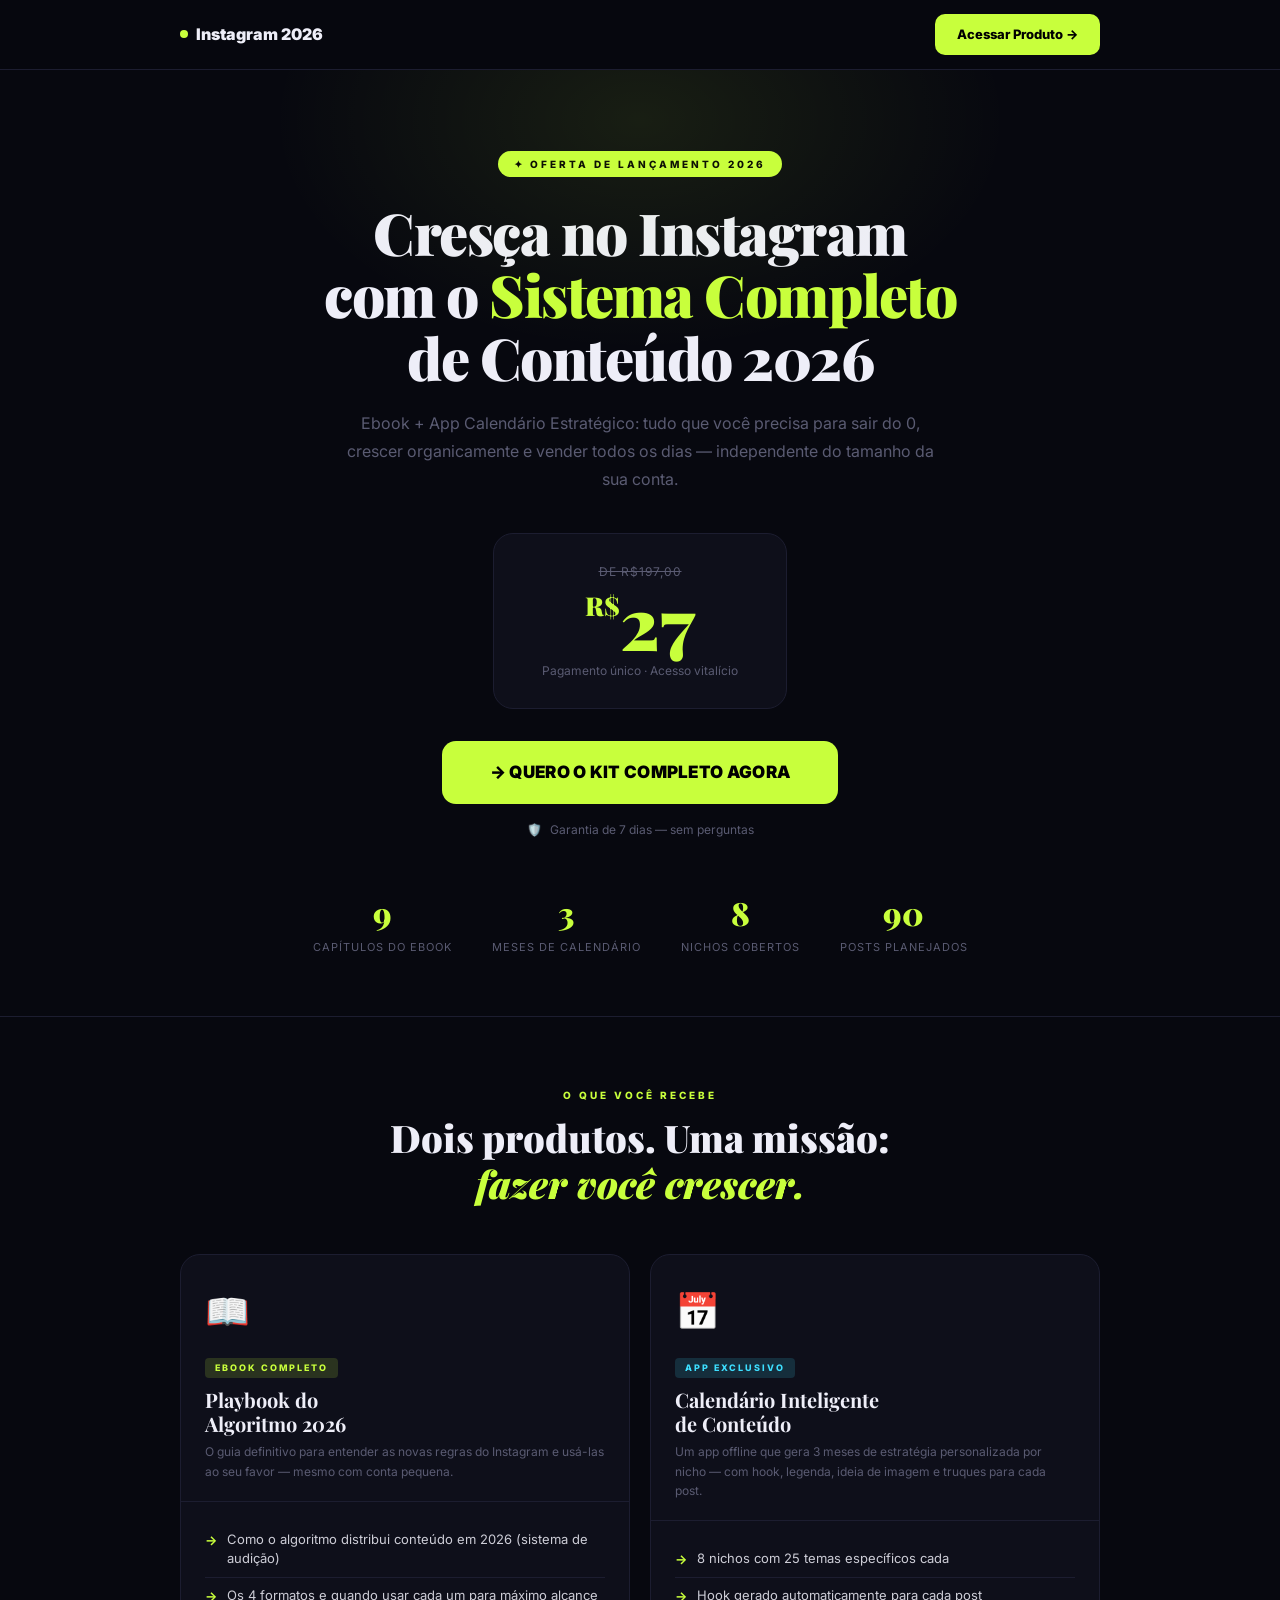
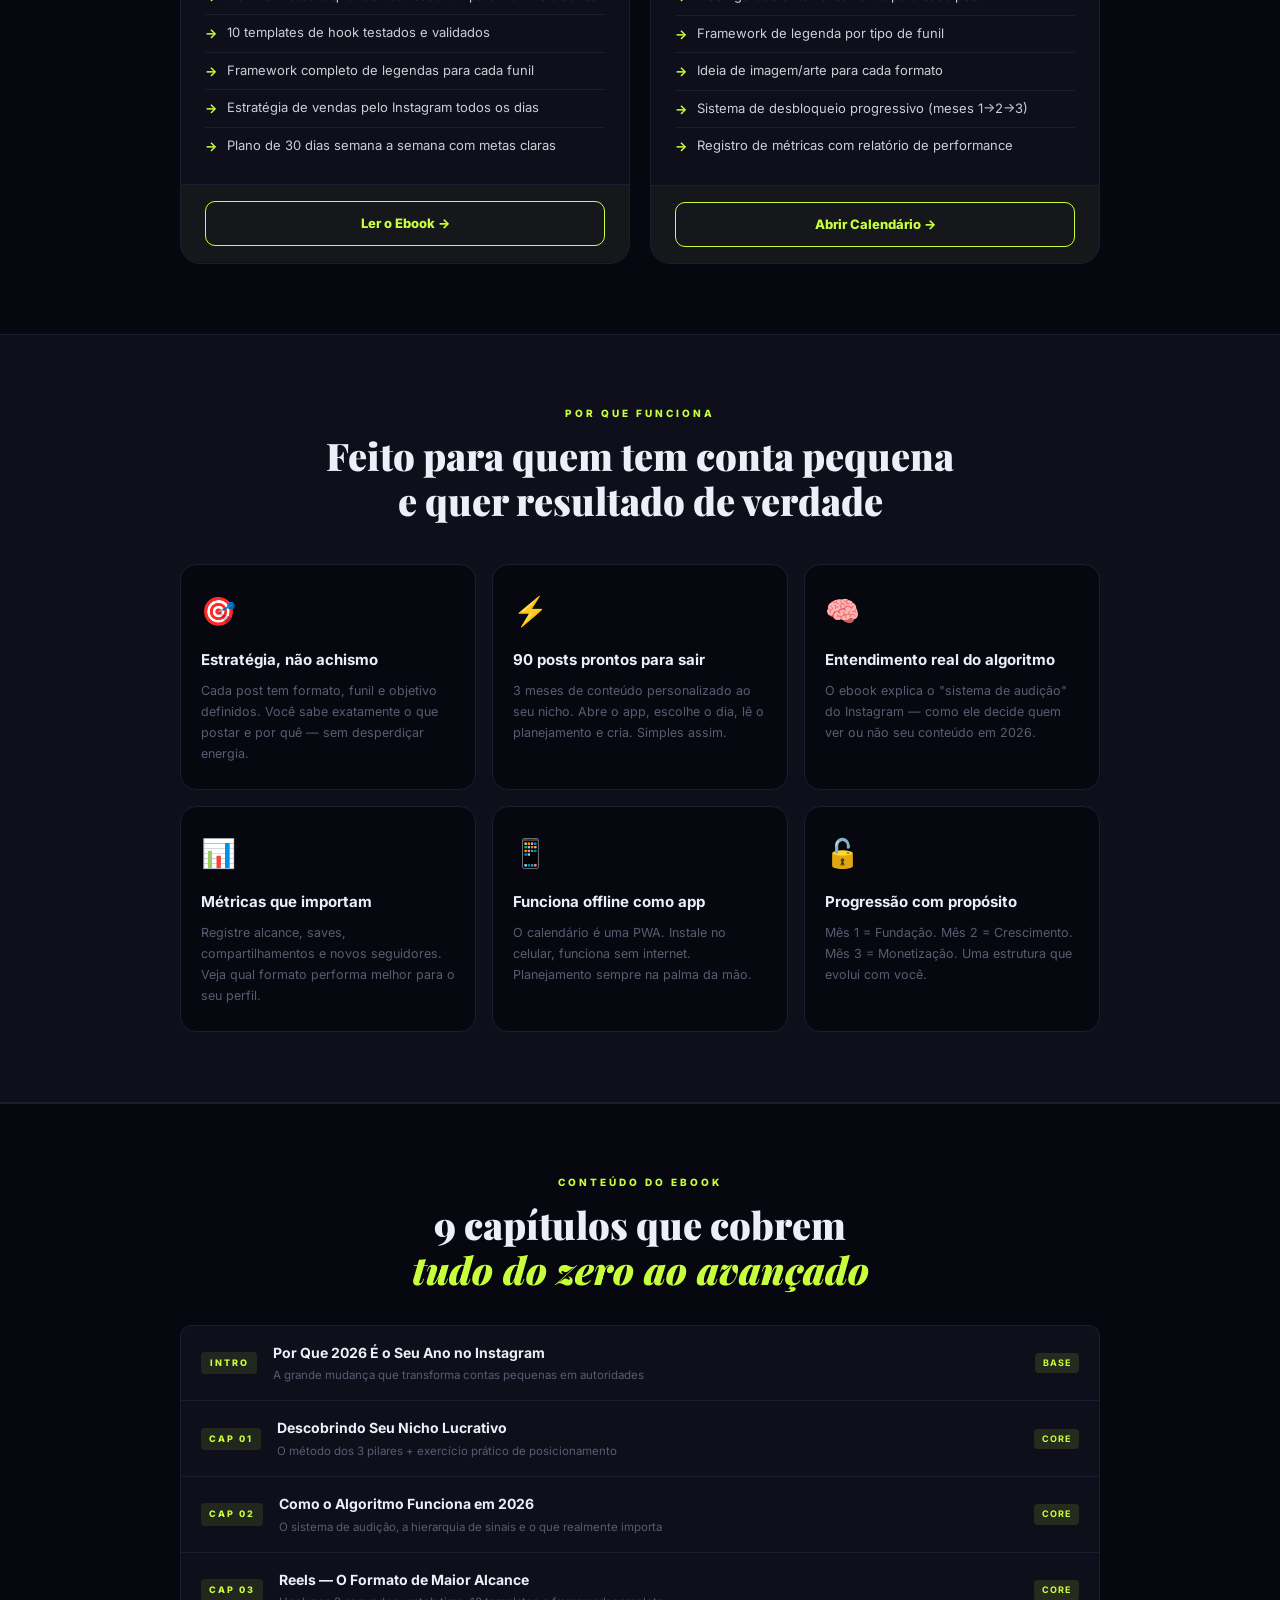
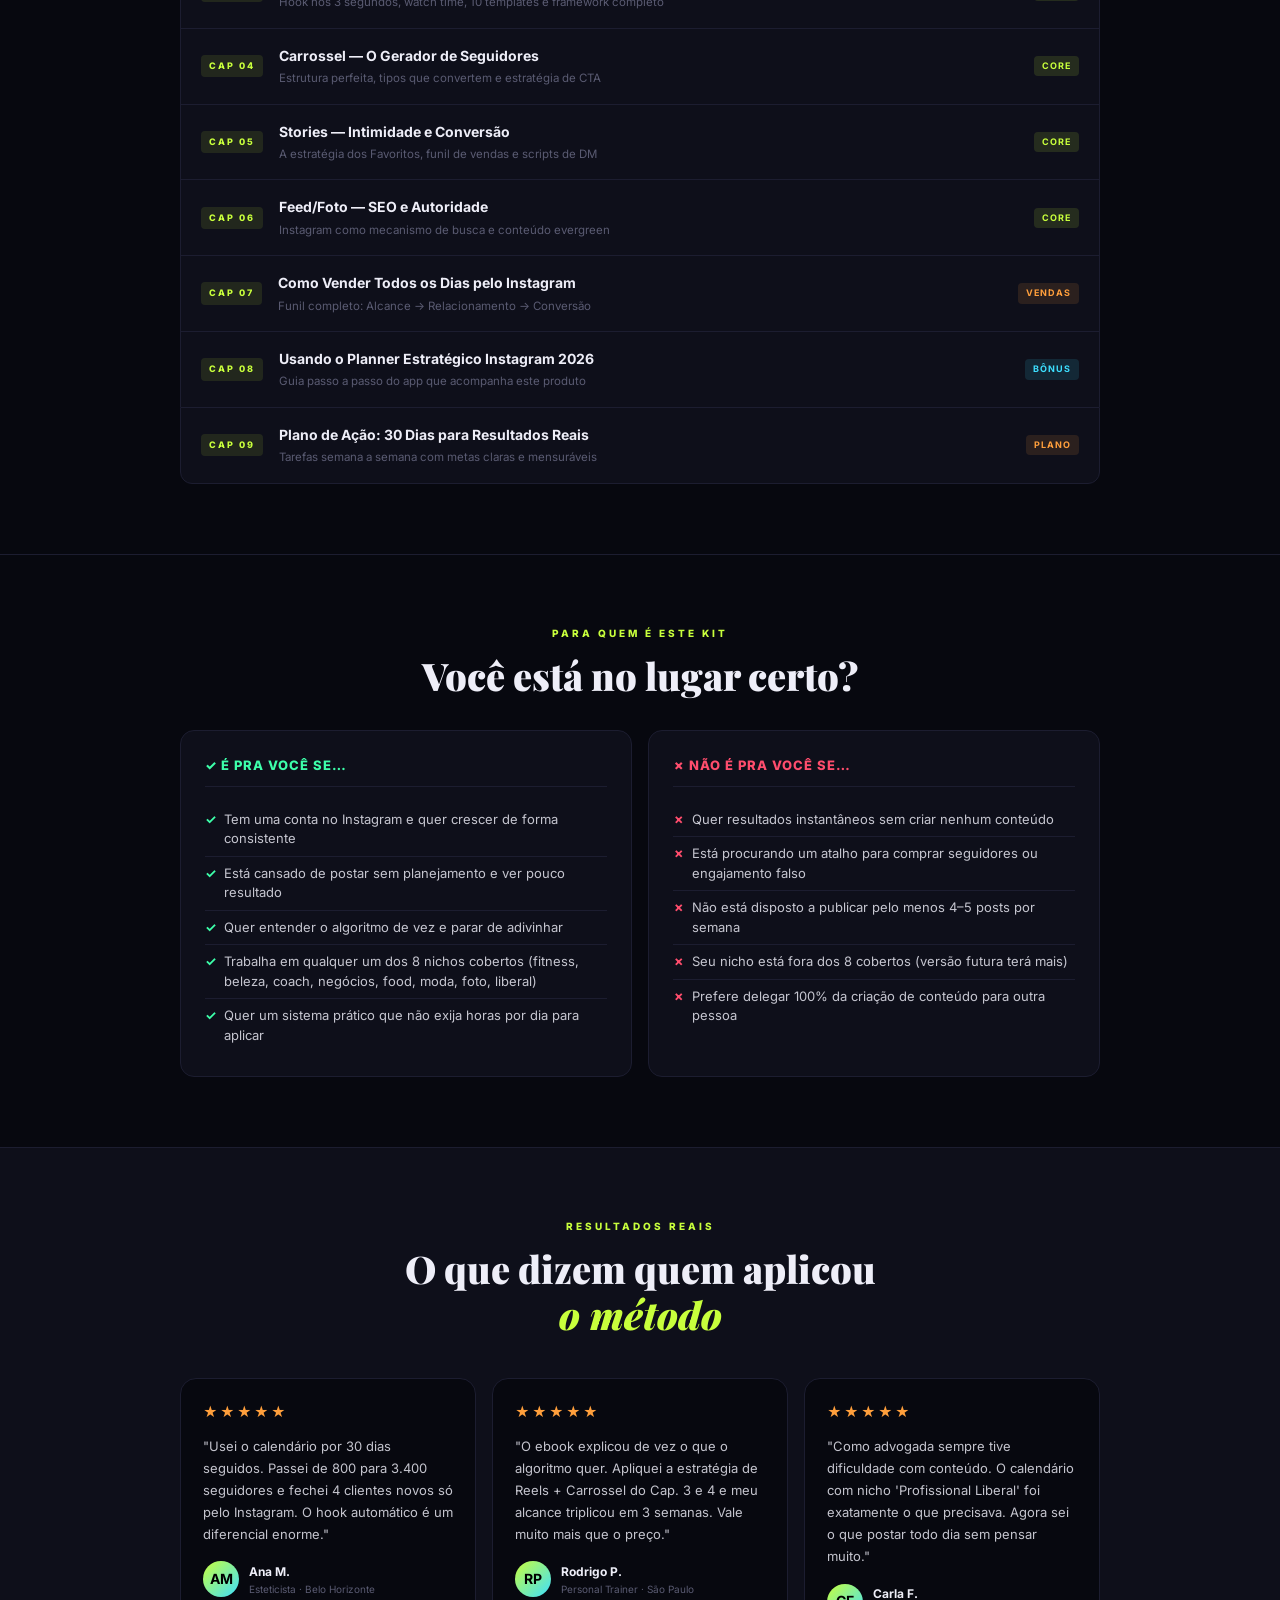
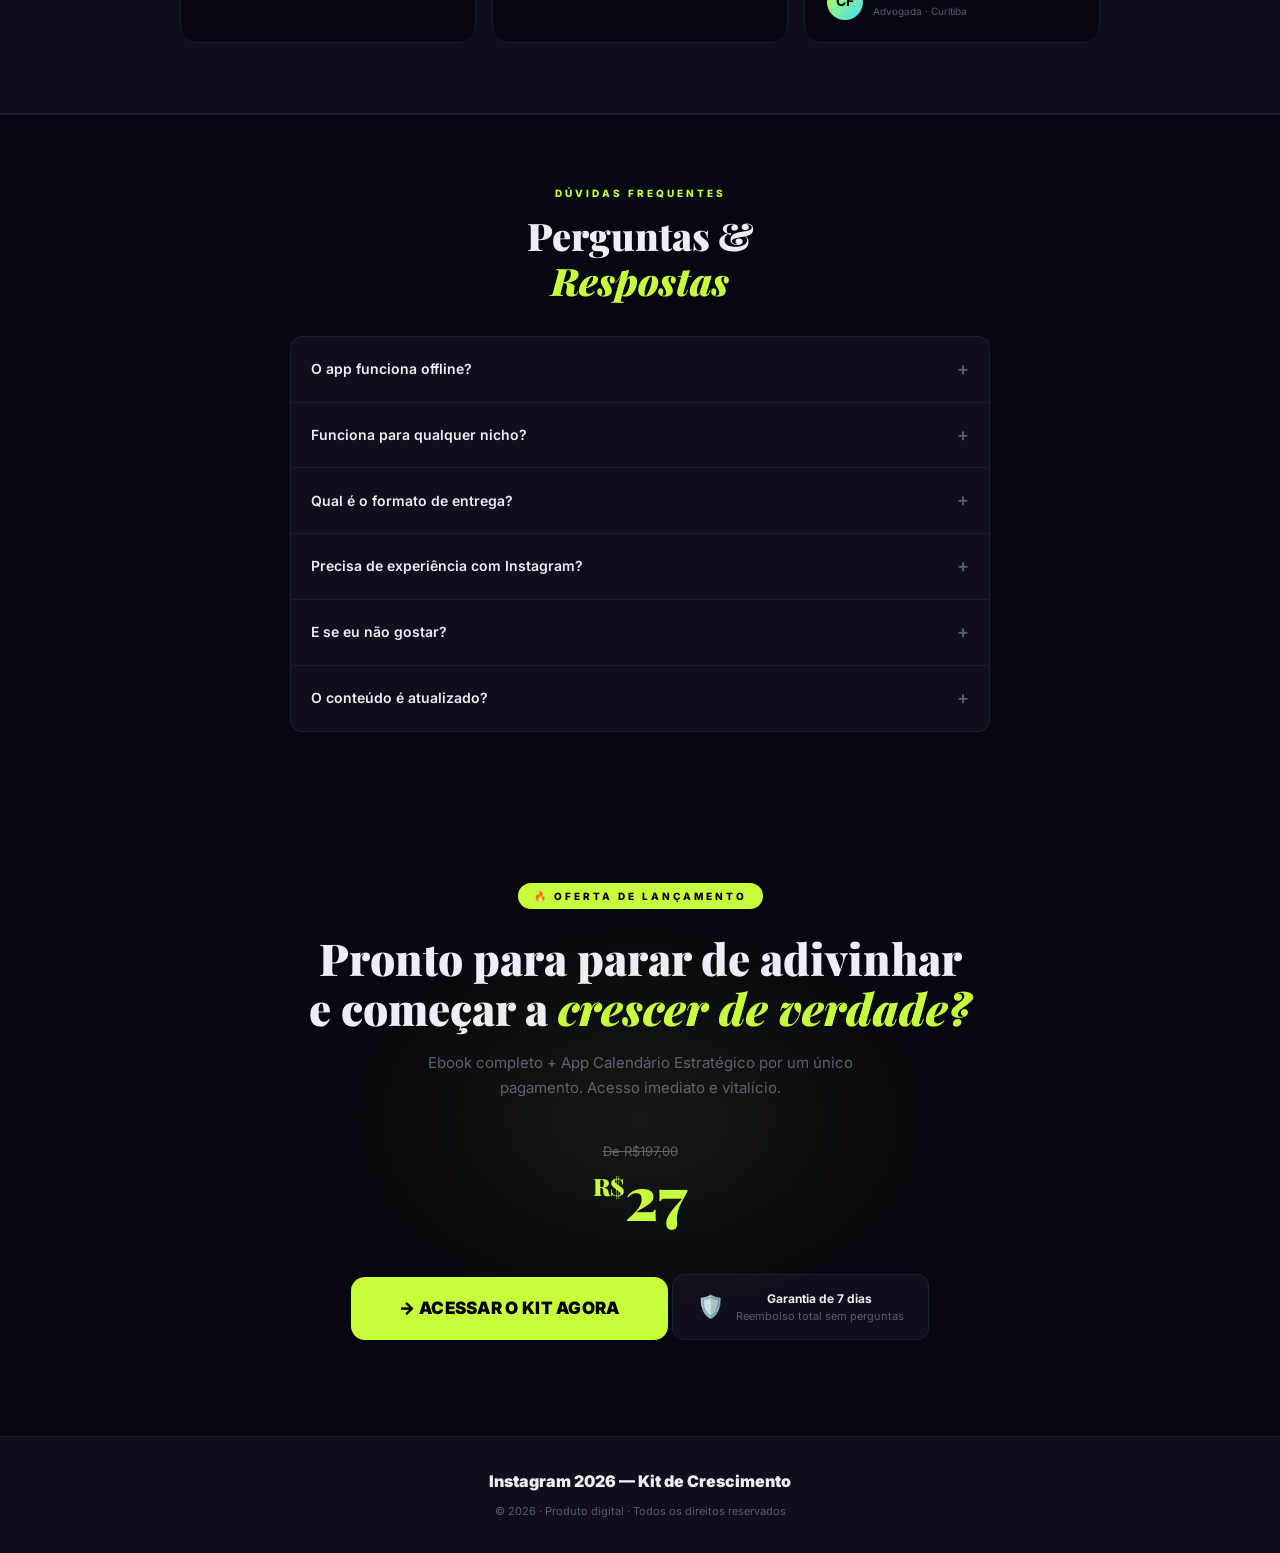
==== landing.html @ eba0c9bd "feat: criar estrutura completa do produto low ticket Instagram 2026 - landing.html: página de vendas" ====
<!DOCTYPE html>
<html lang="pt-BR">
<head>
<meta charset="UTF-8">
<meta name="viewport" content="width=device-width, initial-scale=1.0">
<title>Instagram 2026 — Kit de Crescimento Completo</title>
<meta name="description" content="Ebook + App Calendário: tudo que você precisa para crescer no Instagram em 2026 de forma orgânica e vender todos os dias.">
<meta name="theme-color" content="#07080F">
<link rel="preconnect" href="https://fonts.googleapis.com">
<link href="https://fonts.googleapis.com/css2?family=Inter:wght@400;500;600;700;800;900&family=Playfair+Display:wght@700;900&display=swap" rel="stylesheet">
<style>
*,*::before,*::after{box-sizing:border-box;margin:0;padding:0}
:root{
  --bg:#07080F;--surface:#0E0F1A;--surface2:#141526;--border:#1C1D30;
  --accent:#C8FF3C;--accent2:#FF4D6D;--accent3:#3DDFFF;--accent4:#FF9F3C;
  --text:#EEEEF8;--muted:#5A5B72;--success:#3DFFAA;
}
html{scroll-behavior:smooth}
body{background:var(--bg);color:var(--text);font-family:'Inter',sans-serif;overflow-x:hidden;line-height:1.6}

/* ── UTILS ── */
.container{max-width:960px;margin:0 auto;padding:0 20px}
.accent{color:var(--accent)}
.badge{display:inline-block;background:var(--accent);color:#000;font-size:10px;font-weight:800;letter-spacing:3px;text-transform:uppercase;padding:5px 16px;border-radius:20px}
.badge-outline{display:inline-block;border:1.5px solid var(--border);color:var(--muted);font-size:10px;font-weight:700;letter-spacing:2px;text-transform:uppercase;padding:4px 14px;border-radius:20px}

/* ── NAVBAR ── */
nav{background:rgba(7,8,15,.92);backdrop-filter:blur(12px);border-bottom:1px solid var(--border);position:sticky;top:0;z-index:100;padding:14px 0}
.nav-inner{display:flex;align-items:center;justify-content:space-between;max-width:960px;margin:0 auto;padding:0 20px}
.nav-logo{font-weight:900;font-size:16px;color:var(--text);text-decoration:none;display:flex;align-items:center;gap:8px}
.nav-logo-dot{width:8px;height:8px;background:var(--accent);border-radius:50%;display:inline-block}
.nav-cta{background:var(--accent);color:#000;font-weight:800;font-size:13px;padding:10px 22px;border-radius:10px;text-decoration:none;transition:all .2s}
.nav-cta:hover{background:#d9ff55;transform:translateY(-1px)}

/* ── HERO ── */
.hero{padding:80px 0 60px;text-align:center;position:relative;overflow:hidden}
.hero::before{content:'';position:absolute;top:-200px;left:50%;transform:translateX(-50%);width:800px;height:500px;background:radial-gradient(ellipse,rgba(200,255,60,.09) 0%,transparent 65%);pointer-events:none}
.hero-badge{margin-bottom:24px}
.hero-title{font-family:'Playfair Display',Georgia,serif;font-size:clamp(34px,6vw,58px);font-weight:900;line-height:1.08;letter-spacing:-1.5px;margin-bottom:20px}
.hero-title em{color:var(--accent);font-style:normal}
.hero-sub{font-size:16px;color:var(--muted);max-width:600px;margin:0 auto 40px;line-height:1.75}
.hero-price-box{display:inline-block;background:var(--surface);border:1px solid var(--border);border-radius:20px;padding:28px 48px;margin-bottom:32px}
.price-from{font-size:12px;color:var(--muted);letter-spacing:1px;text-transform:uppercase;margin-bottom:4px;text-decoration:line-through}
.price-main{font-family:'Playfair Display',serif;font-size:clamp(48px,8vw,72px);font-weight:900;color:var(--accent);line-height:1;margin-bottom:4px}
.price-main span{font-size:26px;vertical-align:top;margin-top:8px;display:inline-block}
.price-desc{font-size:12px;color:var(--muted)}
.btn-hero{display:inline-block;background:var(--accent);color:#000;font-weight:900;font-size:17px;padding:18px 48px;border-radius:14px;text-decoration:none;transition:all .25s;letter-spacing:.3px;margin-bottom:16px;cursor:pointer;border:none}
.btn-hero:hover{background:#d9ff55;transform:translateY(-2px);box-shadow:0 10px 40px rgba(200,255,60,.35)}
.hero-guarantee{font-size:12px;color:var(--muted);display:flex;align-items:center;justify-content:center;gap:8px}
.hero-stats{display:flex;justify-content:center;gap:40px;margin-top:48px;flex-wrap:wrap}
.stat-item{text-align:center}
.stat-num{font-family:'Playfair Display',serif;font-size:32px;font-weight:900;color:var(--accent)}
.stat-label{font-size:11px;color:var(--muted);text-transform:uppercase;letter-spacing:1px}

/* ── PRODUCT SHOWCASE ── */
.showcase{padding:70px 0;border-top:1px solid var(--border)}
.section-label{font-size:10px;font-weight:800;letter-spacing:3px;text-transform:uppercase;color:var(--accent);margin-bottom:12px}
.section-title{font-family:'Playfair Display',serif;font-size:clamp(26px,4vw,38px);font-weight:900;line-height:1.2;margin-bottom:16px}
.section-sub{font-size:15px;color:var(--muted);line-height:1.7;margin-bottom:40px}
.product-cards{display:grid;grid-template-columns:1fr 1fr;gap:20px}
.product-card{background:var(--surface);border:1px solid var(--border);border-radius:20px;overflow:hidden;transition:all .25s}
.product-card:hover{border-color:rgba(200,255,60,.3);transform:translateY(-4px);box-shadow:0 16px 48px rgba(0,0,0,.5)}
.product-card-header{padding:28px 24px 20px;border-bottom:1px solid var(--border)}
.product-card-icon{font-size:36px;margin-bottom:12px}
.product-card-badge{display:inline-block;font-size:9px;font-weight:800;letter-spacing:2px;text-transform:uppercase;padding:3px 10px;border-radius:4px;margin-bottom:10px}
.badge-ebook{background:rgba(200,255,60,.15);color:var(--accent)}
.badge-app{background:rgba(61,223,255,.15);color:var(--accent3)}
.product-card-title{font-family:'Playfair Display',serif;font-size:20px;font-weight:700;line-height:1.2;margin-bottom:6px}
.product-card-sub{font-size:12px;color:var(--muted);line-height:1.6}
.product-card-body{padding:20px 24px}
.feature-list{list-style:none}
.feature-list li{display:flex;align-items:flex-start;gap:10px;padding:8px 0;border-bottom:1px solid var(--border);font-size:13px;color:rgba(238,238,248,.85);line-height:1.5}
.feature-list li:last-child{border-bottom:none}
.feature-list li::before{content:'→';color:var(--accent);font-weight:700;flex-shrink:0;margin-top:1px}
.product-card-footer{padding:16px 24px;background:rgba(200,255,60,.03);border-top:1px solid var(--border)}
.product-card-cta{display:block;text-align:center;background:transparent;border:1.5px solid var(--accent);color:var(--accent);font-weight:800;font-size:13px;padding:11px;border-radius:10px;text-decoration:none;transition:all .2s}
.product-card-cta:hover{background:rgba(200,255,60,.1)}

/* ── WHAT YOU GET ── */
.benefits{padding:70px 0;background:var(--surface);border-top:1px solid var(--border);border-bottom:1px solid var(--border)}
.benefits-grid{display:grid;grid-template-columns:repeat(3,1fr);gap:16px;margin-top:40px}
.benefit-item{background:var(--bg);border:1px solid var(--border);border-radius:16px;padding:24px 20px;transition:all .25s}
.benefit-item:hover{border-color:rgba(200,255,60,.25)}
.benefit-icon{font-size:28px;margin-bottom:14px}
.benefit-title{font-size:15px;font-weight:700;margin-bottom:8px}
.benefit-desc{font-size:12.5px;color:var(--muted);line-height:1.7}

/* ── CHAPTERS ── */
.chapters{padding:70px 0;border-top:1px solid var(--border)}
.chapters-list{margin-top:32px;display:flex;flex-direction:column;gap:0}
.chapter-item{display:flex;align-items:center;gap:16px;padding:16px 20px;border:1px solid var(--border);border-bottom:none;background:var(--surface);transition:all .2s}
.chapter-item:first-child{border-radius:12px 12px 0 0}
.chapter-item:last-child{border-bottom:1px solid var(--border);border-radius:0 0 12px 12px}
.chapter-item:hover{background:rgba(200,255,60,.03);border-color:rgba(200,255,60,.2)}
.chapter-num{font-size:9px;font-weight:800;letter-spacing:2px;text-transform:uppercase;color:var(--accent);min-width:56px;background:rgba(200,255,60,.1);padding:4px 8px;border-radius:4px;text-align:center}
.chapter-info{flex:1}
.chapter-title-item{font-size:14px;font-weight:700;margin-bottom:2px}
.chapter-sub-item{font-size:11.5px;color:var(--muted)}
.chapter-tag{font-size:9px;font-weight:700;letter-spacing:1px;text-transform:uppercase;padding:3px 8px;border-radius:4px}
.tag-core{background:rgba(200,255,60,.12);color:var(--accent)}
.tag-bonus{background:rgba(61,223,255,.12);color:var(--accent3)}
.tag-action{background:rgba(255,159,60,.12);color:var(--accent4)}

/* ── WHO IS IT FOR ── */
.for-who{padding:70px 0;border-top:1px solid var(--border)}
.for-grid{display:grid;grid-template-columns:1fr 1fr;gap:16px;margin-top:32px}
.for-card{background:var(--surface);border:1px solid var(--border);border-radius:14px;padding:24px}
.for-card-title{font-size:13px;font-weight:800;letter-spacing:1px;text-transform:uppercase;margin-bottom:16px;padding-bottom:10px;border-bottom:1px solid var(--border)}
.for-card-yes .for-card-title{color:var(--success)}
.for-card-no .for-card-title{color:var(--accent2)}
.for-list{list-style:none}
.for-list li{display:flex;gap:8px;align-items:flex-start;padding:7px 0;font-size:13px;color:rgba(238,238,248,.82);border-bottom:1px solid var(--border);line-height:1.5}
.for-list li:last-child{border-bottom:none}
.for-yes::before{content:'✓';color:var(--success);font-weight:700;flex-shrink:0}
.for-no::before{content:'✗';color:var(--accent2);font-weight:700;flex-shrink:0}

/* ── SOCIAL PROOF ── */
.proof{padding:70px 0;background:var(--surface);border-top:1px solid var(--border);border-bottom:1px solid var(--border)}
.testimonials{display:grid;grid-template-columns:repeat(3,1fr);gap:16px;margin-top:40px}
.testimonial{background:var(--bg);border:1px solid var(--border);border-radius:16px;padding:22px}
.t-stars{color:var(--accent4);font-size:14px;margin-bottom:12px;letter-spacing:2px}
.t-text{font-size:13px;color:rgba(238,238,248,.82);line-height:1.7;margin-bottom:16px}
.t-author{display:flex;align-items:center;gap:10px}
.t-avatar{width:36px;height:36px;border-radius:50%;background:linear-gradient(135deg,var(--accent),var(--accent3));display:flex;align-items:center;justify-content:center;font-size:14px;font-weight:700;color:#000;flex-shrink:0}
.t-name{font-size:12px;font-weight:700}
.t-niche{font-size:10px;color:var(--muted)}

/* ── FAQ ── */
.faq{padding:70px 0;border-top:1px solid var(--border)}
.faq-list{margin-top:32px;max-width:700px;margin-left:auto;margin-right:auto}
.faq-item{border:1px solid var(--border);border-bottom:none;background:var(--surface);overflow:hidden;cursor:pointer;transition:all .2s}
.faq-item:first-child{border-radius:12px 12px 0 0}
.faq-item:last-child{border-bottom:1px solid var(--border);border-radius:0 0 12px 12px}
.faq-item.open{border-color:rgba(200,255,60,.3)}
.faq-question{display:flex;justify-content:space-between;align-items:center;padding:18px 20px;font-size:14px;font-weight:600}
.faq-icon{color:var(--muted);font-size:18px;transition:transform .3s;flex-shrink:0}
.faq-item.open .faq-icon{transform:rotate(45deg);color:var(--accent)}
.faq-answer{max-height:0;overflow:hidden;transition:max-height .35s ease,padding .35s}
.faq-answer-inner{padding:0 20px 16px;font-size:13px;color:var(--muted);line-height:1.7}
.faq-item.open .faq-answer{max-height:300px}

/* ── FINAL CTA ── */
.final-cta{padding:80px 0;text-align:center;position:relative;overflow:hidden}
.final-cta::before{content:'';position:absolute;top:50%;left:50%;transform:translate(-50%,-50%);width:600px;height:400px;background:radial-gradient(ellipse,rgba(200,255,60,.07) 0%,transparent 70%);pointer-events:none}
.final-cta-title{font-family:'Playfair Display',serif;font-size:clamp(28px,5vw,44px);font-weight:900;line-height:1.15;margin-bottom:16px}
.final-cta-sub{font-size:15px;color:var(--muted);max-width:500px;margin:0 auto 40px;line-height:1.7}
.guarantee-box{display:inline-flex;align-items:center;gap:12px;background:var(--surface);border:1px solid var(--border);border-radius:12px;padding:14px 24px;margin-top:24px;font-size:13px;color:var(--muted)}
.guarantee-icon{font-size:22px}

/* ── FOOTER ── */
footer{background:var(--surface);border-top:1px solid var(--border);padding:32px 0;text-align:center}
.footer-logo{font-weight:900;font-size:16px;margin-bottom:8px}
.footer-copy{font-size:11px;color:var(--muted)}

/* ── RESPONSIVE ── */
@media(max-width:640px){
  .product-cards,.benefits-grid,.for-grid,.testimonials{grid-template-columns:1fr}
  .hero-stats{gap:24px}
  .price-main{font-size:48px}
  nav .nav-cta{display:none}
}
@media(max-width:480px){
  .chapter-item{flex-wrap:wrap;gap:8px}
  .chapter-tag{display:none}
}
</style>
</head>
<body>

<!-- NAVBAR -->
<nav>
  <div class="nav-inner">
    <a class="nav-logo" href="#">
      <span class="nav-logo-dot"></span>
      Instagram 2026
    </a>
    <a class="nav-cta" href="produto/index.html">Acessar Produto →</a>
  </div>
</nav>

<!-- HERO -->
<section class="hero">
  <div class="container">
    <div class="hero-badge">
      <span class="badge">✦ Oferta de Lançamento 2026</span>
    </div>
    <h1 class="hero-title">
      Cresça no Instagram<br>com o <em>Sistema Completo</em><br>de Conteúdo 2026
    </h1>
    <p class="hero-sub">
      Ebook + App Calendário Estratégico: tudo que você precisa para sair do 0, crescer organicamente e vender todos os dias — independente do tamanho da sua conta.
    </p>
    <div class="hero-price-box">
      <div class="price-from">De R$197,00</div>
      <div class="price-main"><span>R$</span>27</div>
      <div class="price-desc">Pagamento único · Acesso vitalício</div>
    </div>
    <br>
    <a href="produto/index.html" class="btn-hero">→ QUERO O KIT COMPLETO AGORA</a>
    <div class="hero-guarantee">
      <span>🛡️</span>
      <span>Garantia de 7 dias — sem perguntas</span>
    </div>
    <div class="hero-stats">
      <div class="stat-item">
        <div class="stat-num">9</div>
        <div class="stat-label">Capítulos do Ebook</div>
      </div>
      <div class="stat-item">
        <div class="stat-num">3</div>
        <div class="stat-label">Meses de Calendário</div>
      </div>
      <div class="stat-item">
        <div class="stat-num">8</div>
        <div class="stat-label">Nichos Cobertos</div>
      </div>
      <div class="stat-item">
        <div class="stat-num">90</div>
        <div class="stat-label">Posts Planejados</div>
      </div>
    </div>
  </div>
</section>

<!-- PRODUCT SHOWCASE -->
<section class="showcase">
  <div class="container">
    <div style="text-align:center;margin-bottom:48px">
      <div class="section-label">O que você recebe</div>
      <h2 class="section-title">Dois produtos. Uma missão:<br><em class="accent">fazer você crescer.</em></h2>
    </div>
    <div class="product-cards">

      <div class="product-card">
        <div class="product-card-header">
          <div class="product-card-icon">📖</div>
          <div class="product-card-badge badge-ebook">Ebook Completo</div>
          <div class="product-card-title">Playbook do<br>Algoritmo 2026</div>
          <div class="product-card-sub">O guia definitivo para entender as novas regras do Instagram e usá-las ao seu favor — mesmo com conta pequena.</div>
        </div>
        <div class="product-card-body">
          <ul class="feature-list">
            <li>Como o algoritmo distribui conteúdo em 2026 (sistema de audição)</li>
            <li>Os 4 formatos e quando usar cada um para máximo alcance</li>
            <li>10 templates de hook testados e validados</li>
            <li>Framework completo de legendas para cada funil</li>
            <li>Estratégia de vendas pelo Instagram todos os dias</li>
            <li>Plano de 30 dias semana a semana com metas claras</li>
          </ul>
        </div>
        <div class="product-card-footer">
          <a href="produto/ebook.html" class="product-card-cta">Ler o Ebook →</a>
        </div>
      </div>

      <div class="product-card">
        <div class="product-card-header">
          <div class="product-card-icon">📅</div>
          <div class="product-card-badge badge-app">App Exclusivo</div>
          <div class="product-card-title">Calendário Inteligente<br>de Conteúdo</div>
          <div class="product-card-sub">Um app offline que gera 3 meses de estratégia personalizada por nicho — com hook, legenda, ideia de imagem e truques para cada post.</div>
        </div>
        <div class="product-card-body">
          <ul class="feature-list">
            <li>8 nichos com 25 temas específicos cada</li>
            <li>Hook gerado automaticamente para cada post</li>
            <li>Framework de legenda por tipo de funil</li>
            <li>Ideia de imagem/arte para cada formato</li>
            <li>Sistema de desbloqueio progressivo (meses 1→2→3)</li>
            <li>Registro de métricas com relatório de performance</li>
          </ul>
        </div>
        <div class="product-card-footer">
          <a href="produto/calendario.html" class="product-card-cta">Abrir Calendário →</a>
        </div>
      </div>

    </div>
  </div>
</section>

<!-- BENEFITS -->
<section class="benefits">
  <div class="container">
    <div style="text-align:center">
      <div class="section-label">Por que funciona</div>
      <h2 class="section-title">Feito para quem tem conta pequena<br>e quer resultado de verdade</h2>
    </div>
    <div class="benefits-grid">
      <div class="benefit-item">
        <div class="benefit-icon">🎯</div>
        <div class="benefit-title">Estratégia, não achismo</div>
        <div class="benefit-desc">Cada post tem formato, funil e objetivo definidos. Você sabe exatamente o que postar e por quê — sem desperdiçar energia.</div>
      </div>
      <div class="benefit-item">
        <div class="benefit-icon">⚡</div>
        <div class="benefit-title">90 posts prontos para sair</div>
        <div class="benefit-desc">3 meses de conteúdo personalizado ao seu nicho. Abre o app, escolhe o dia, lê o planejamento e cria. Simples assim.</div>
      </div>
      <div class="benefit-item">
        <div class="benefit-icon">🧠</div>
        <div class="benefit-title">Entendimento real do algoritmo</div>
        <div class="benefit-desc">O ebook explica o "sistema de audição" do Instagram — como ele decide quem ver ou não seu conteúdo em 2026.</div>
      </div>
      <div class="benefit-item">
        <div class="benefit-icon">📊</div>
        <div class="benefit-title">Métricas que importam</div>
        <div class="benefit-desc">Registre alcance, saves, compartilhamentos e novos seguidores. Veja qual formato performa melhor para o seu perfil.</div>
      </div>
      <div class="benefit-item">
        <div class="benefit-icon">📱</div>
        <div class="benefit-title">Funciona offline como app</div>
        <div class="benefit-desc">O calendário é uma PWA. Instale no celular, funciona sem internet. Planejamento sempre na palma da mão.</div>
      </div>
      <div class="benefit-item">
        <div class="benefit-icon">🔓</div>
        <div class="benefit-title">Progressão com propósito</div>
        <div class="benefit-desc">Mês 1 = Fundação. Mês 2 = Crescimento. Mês 3 = Monetização. Uma estrutura que evolui com você.</div>
      </div>
    </div>
  </div>
</section>

<!-- CHAPTERS -->
<section class="chapters">
  <div class="container">
    <div style="text-align:center;margin-bottom:16px">
      <div class="section-label">Conteúdo do Ebook</div>
      <h2 class="section-title">9 capítulos que cobrem<br><em class="accent">tudo do zero ao avançado</em></h2>
    </div>
    <div class="chapters-list">
      <div class="chapter-item">
        <span class="chapter-num">INTRO</span>
        <div class="chapter-info">
          <div class="chapter-title-item">Por Que 2026 É o Seu Ano no Instagram</div>
          <div class="chapter-sub-item">A grande mudança que transforma contas pequenas em autoridades</div>
        </div>
        <span class="chapter-tag tag-core">Base</span>
      </div>
      <div class="chapter-item">
        <span class="chapter-num">CAP 01</span>
        <div class="chapter-info">
          <div class="chapter-title-item">Descobrindo Seu Nicho Lucrativo</div>
          <div class="chapter-sub-item">O método dos 3 pilares + exercício prático de posicionamento</div>
        </div>
        <span class="chapter-tag tag-core">Core</span>
      </div>
      <div class="chapter-item">
        <span class="chapter-num">CAP 02</span>
        <div class="chapter-info">
          <div class="chapter-title-item">Como o Algoritmo Funciona em 2026</div>
          <div class="chapter-sub-item">O sistema de audição, a hierarquia de sinais e o que realmente importa</div>
        </div>
        <span class="chapter-tag tag-core">Core</span>
      </div>
      <div class="chapter-item">
        <span class="chapter-num">CAP 03</span>
        <div class="chapter-info">
          <div class="chapter-title-item">Reels — O Formato de Maior Alcance</div>
          <div class="chapter-sub-item">Hook nos 3 segundos, watch time, 10 templates e framework completo</div>
        </div>
        <span class="chapter-tag tag-core">Core</span>
      </div>
      <div class="chapter-item">
        <span class="chapter-num">CAP 04</span>
        <div class="chapter-info">
          <div class="chapter-title-item">Carrossel — O Gerador de Seguidores</div>
          <div class="chapter-sub-item">Estrutura perfeita, tipos que convertem e estratégia de CTA</div>
        </div>
        <span class="chapter-tag tag-core">Core</span>
      </div>
      <div class="chapter-item">
        <span class="chapter-num">CAP 05</span>
        <div class="chapter-info">
          <div class="chapter-title-item">Stories — Intimidade e Conversão</div>
          <div class="chapter-sub-item">A estratégia dos Favoritos, funil de vendas e scripts de DM</div>
        </div>
        <span class="chapter-tag tag-core">Core</span>
      </div>
      <div class="chapter-item">
        <span class="chapter-num">CAP 06</span>
        <div class="chapter-info">
          <div class="chapter-title-item">Feed/Foto — SEO e Autoridade</div>
          <div class="chapter-sub-item">Instagram como mecanismo de busca e conteúdo evergreen</div>
        </div>
        <span class="chapter-tag tag-core">Core</span>
      </div>
      <div class="chapter-item">
        <span class="chapter-num">CAP 07</span>
        <div class="chapter-info">
          <div class="chapter-title-item">Como Vender Todos os Dias pelo Instagram</div>
          <div class="chapter-sub-item">Funil completo: Alcance → Relacionamento → Conversão</div>
        </div>
        <span class="chapter-tag tag-action">Vendas</span>
      </div>
      <div class="chapter-item">
        <span class="chapter-num">CAP 08</span>
        <div class="chapter-info">
          <div class="chapter-title-item">Usando o Planner Estratégico Instagram 2026</div>
          <div class="chapter-sub-item">Guia passo a passo do app que acompanha este produto</div>
        </div>
        <span class="chapter-tag tag-bonus">Bônus</span>
      </div>
      <div class="chapter-item">
        <span class="chapter-num">CAP 09</span>
        <div class="chapter-info">
          <div class="chapter-title-item">Plano de Ação: 30 Dias para Resultados Reais</div>
          <div class="chapter-sub-item">Tarefas semana a semana com metas claras e mensuráveis</div>
        </div>
        <span class="chapter-tag tag-action">Plano</span>
      </div>
    </div>
  </div>
</section>

<!-- FOR WHO -->
<section class="for-who">
  <div class="container">
    <div style="text-align:center;margin-bottom:0">
      <div class="section-label">Para quem é este kit</div>
      <h2 class="section-title" style="margin-bottom:32px">Você está no lugar certo?</h2>
    </div>
    <div class="for-grid">
      <div class="for-card for-card-yes">
        <div class="for-card-title">✓ É pra você se…</div>
        <ul class="for-list">
          <li class="for-yes">Tem uma conta no Instagram e quer crescer de forma consistente</li>
          <li class="for-yes">Está cansado de postar sem planejamento e ver pouco resultado</li>
          <li class="for-yes">Quer entender o algoritmo de vez e parar de adivinhar</li>
          <li class="for-yes">Trabalha em qualquer um dos 8 nichos cobertos (fitness, beleza, coach, negócios, food, moda, foto, liberal)</li>
          <li class="for-yes">Quer um sistema prático que não exija horas por dia para aplicar</li>
        </ul>
      </div>
      <div class="for-card for-card-no">
        <div class="for-card-title">✗ Não é pra você se…</div>
        <ul class="for-list">
          <li class="for-no">Quer resultados instantâneos sem criar nenhum conteúdo</li>
          <li class="for-no">Está procurando um atalho para comprar seguidores ou engajamento falso</li>
          <li class="for-no">Não está disposto a publicar pelo menos 4–5 posts por semana</li>
          <li class="for-no">Seu nicho está fora dos 8 cobertos (versão futura terá mais)</li>
          <li class="for-no">Prefere delegar 100% da criação de conteúdo para outra pessoa</li>
        </ul>
      </div>
    </div>
  </div>
</section>

<!-- SOCIAL PROOF -->
<section class="proof">
  <div class="container">
    <div style="text-align:center">
      <div class="section-label">Resultados reais</div>
      <h2 class="section-title">O que dizem quem aplicou<br><em class="accent">o método</em></h2>
    </div>
    <div class="testimonials">
      <div class="testimonial">
        <div class="t-stars">★★★★★</div>
        <div class="t-text">"Usei o calendário por 30 dias seguidos. Passei de 800 para 3.400 seguidores e fechei 4 clientes novos só pelo Instagram. O hook automático é um diferencial enorme."</div>
        <div class="t-author">
          <div class="t-avatar">AM</div>
          <div>
            <div class="t-name">Ana M.</div>
            <div class="t-niche">Esteticista · Belo Horizonte</div>
          </div>
        </div>
      </div>
      <div class="testimonial">
        <div class="t-stars">★★★★★</div>
        <div class="t-text">"O ebook explicou de vez o que o algoritmo quer. Apliquei a estratégia de Reels + Carrossel do Cap. 3 e 4 e meu alcance triplicou em 3 semanas. Vale muito mais que o preço."</div>
        <div class="t-author">
          <div class="t-avatar">RP</div>
          <div>
            <div class="t-name">Rodrigo P.</div>
            <div class="t-niche">Personal Trainer · São Paulo</div>
          </div>
        </div>
      </div>
      <div class="testimonial">
        <div class="t-stars">★★★★★</div>
        <div class="t-text">"Como advogada sempre tive dificuldade com conteúdo. O calendário com nicho 'Profissional Liberal' foi exatamente o que precisava. Agora sei o que postar todo dia sem pensar muito."</div>
        <div class="t-author">
          <div class="t-avatar">CF</div>
          <div>
            <div class="t-name">Carla F.</div>
            <div class="t-niche">Advogada · Curitiba</div>
          </div>
        </div>
      </div>
    </div>
  </div>
</section>

<!-- FAQ -->
<section class="faq">
  <div class="container">
    <div style="text-align:center;margin-bottom:0">
      <div class="section-label">Dúvidas frequentes</div>
      <h2 class="section-title" style="margin-bottom:32px">Perguntas &<br><em class="accent">Respostas</em></h2>
    </div>
    <div class="faq-list">
      <div class="faq-item" onclick="toggleFaq(this)">
        <div class="faq-question">O app funciona offline? <span class="faq-icon">+</span></div>
        <div class="faq-answer"><div class="faq-answer-inner">Sim. O Calendário Inteligente é uma PWA (Progressive Web App). Após o primeiro acesso, você pode instalá-lo no celular como um app nativo e usá-lo sem internet. Todo o conteúdo — temas, hooks, legendas — está embutido no app.</div></div>
      </div>
      <div class="faq-item" onclick="toggleFaq(this)">
        <div class="faq-question">Funciona para qualquer nicho? <span class="faq-icon">+</span></div>
        <div class="faq-answer"><div class="faq-answer-inner">O kit cobre 8 nichos: Personal/Fitness, Esteticista/Beleza, Coach/Mentoria, Negócios/Empreendedor, Gastronomia/Food, Moda/Estilo, Fotógrafo/Criativo e Profissional Liberal (advogado, médico, psicólogo). Cada nicho tem temas, hooks e dicas específicas.</div></div>
      </div>
      <div class="faq-item" onclick="toggleFaq(this)">
        <div class="faq-question">Qual é o formato de entrega? <span class="faq-icon">+</span></div>
        <div class="faq-answer"><div class="faq-answer-inner">O ebook é em HTML (pode ser aberto em qualquer navegador ou salvo como PDF). O calendário é um app web. Você acessa tudo pelo navegador — no celular ou no computador. Sem download de aplicativo obrigatório, sem login.</div></div>
      </div>
      <div class="faq-item" onclick="toggleFaq(this)">
        <div class="faq-question">Precisa de experiência com Instagram? <span class="faq-icon">+</span></div>
        <div class="faq-answer"><div class="faq-answer-inner">Não. O ebook começa do zero — desde como definir seu nicho até estratégias avançadas de vendas. O calendário foi pensado para pessoas que ainda não sabem o que postar, entregando tudo pronto para adaptar à sua realidade.</div></div>
      </div>
      <div class="faq-item" onclick="toggleFaq(this)">
        <div class="faq-question">E se eu não gostar? <span class="faq-icon">+</span></div>
        <div class="faq-answer"><div class="faq-answer-inner">Você tem 7 dias de garantia total. Se por qualquer motivo não gostar, basta pedir reembolso e devolvemos 100% do valor — sem burocracia e sem perguntas.</div></div>
      </div>
      <div class="faq-item" onclick="toggleFaq(this)">
        <div class="faq-question">O conteúdo é atualizado? <span class="faq-icon">+</span></div>
        <div class="faq-answer"><div class="faq-answer-inner">O kit foi construído com base nas atualizações de 2026 do Instagram, incluindo declarações recentes de Adam Mosseri sobre distribuição algorítmica. O sistema de audição e as prioridades descritas refletem o comportamento atual da plataforma.</div></div>
      </div>
    </div>
  </div>
</section>

<!-- FINAL CTA -->
<section class="final-cta">
  <div class="container">
    <div class="badge" style="margin-bottom:24px">🔥 Oferta de Lançamento</div>
    <h2 class="final-cta-title">Pronto para parar de adivinhar<br>e começar a <em class="accent">crescer de verdade?</em></h2>
    <p class="final-cta-sub">Ebook completo + App Calendário Estratégico por um único pagamento. Acesso imediato e vitalício.</p>
    <div>
      <div style="font-size:13px;color:var(--muted);margin-bottom:4px;text-decoration:line-through">De R$197,00</div>
      <div style="font-family:'Playfair Display',serif;font-size:clamp(40px,7vw,60px);font-weight:900;color:var(--accent);line-height:1;margin-bottom:24px"><span style="font-size:24px;vertical-align:top;margin-top:8px;display:inline-block">R$</span>27</div>
    </div>
    <a href="produto/index.html" class="btn-hero" style="display:inline-block">→ ACESSAR O KIT AGORA</a>
    <div class="guarantee-box">
      <span class="guarantee-icon">🛡️</span>
      <div>
        <div style="font-size:12px;font-weight:700;color:var(--text)">Garantia de 7 dias</div>
        <div style="font-size:11px">Reembolso total sem perguntas</div>
      </div>
    </div>
  </div>
</section>

<footer>
  <div class="container">
    <div class="footer-logo">Instagram 2026 — Kit de Crescimento</div>
    <div class="footer-copy">© 2026 · Produto digital · Todos os direitos reservados</div>
  </div>
</footer>

<script>
function toggleFaq(el){
  const wasOpen = el.classList.contains('open');
  document.querySelectorAll('.faq-item').forEach(i=>i.classList.remove('open'));
  if(!wasOpen) el.classList.add('open');
}
</script>
</body>
</html>
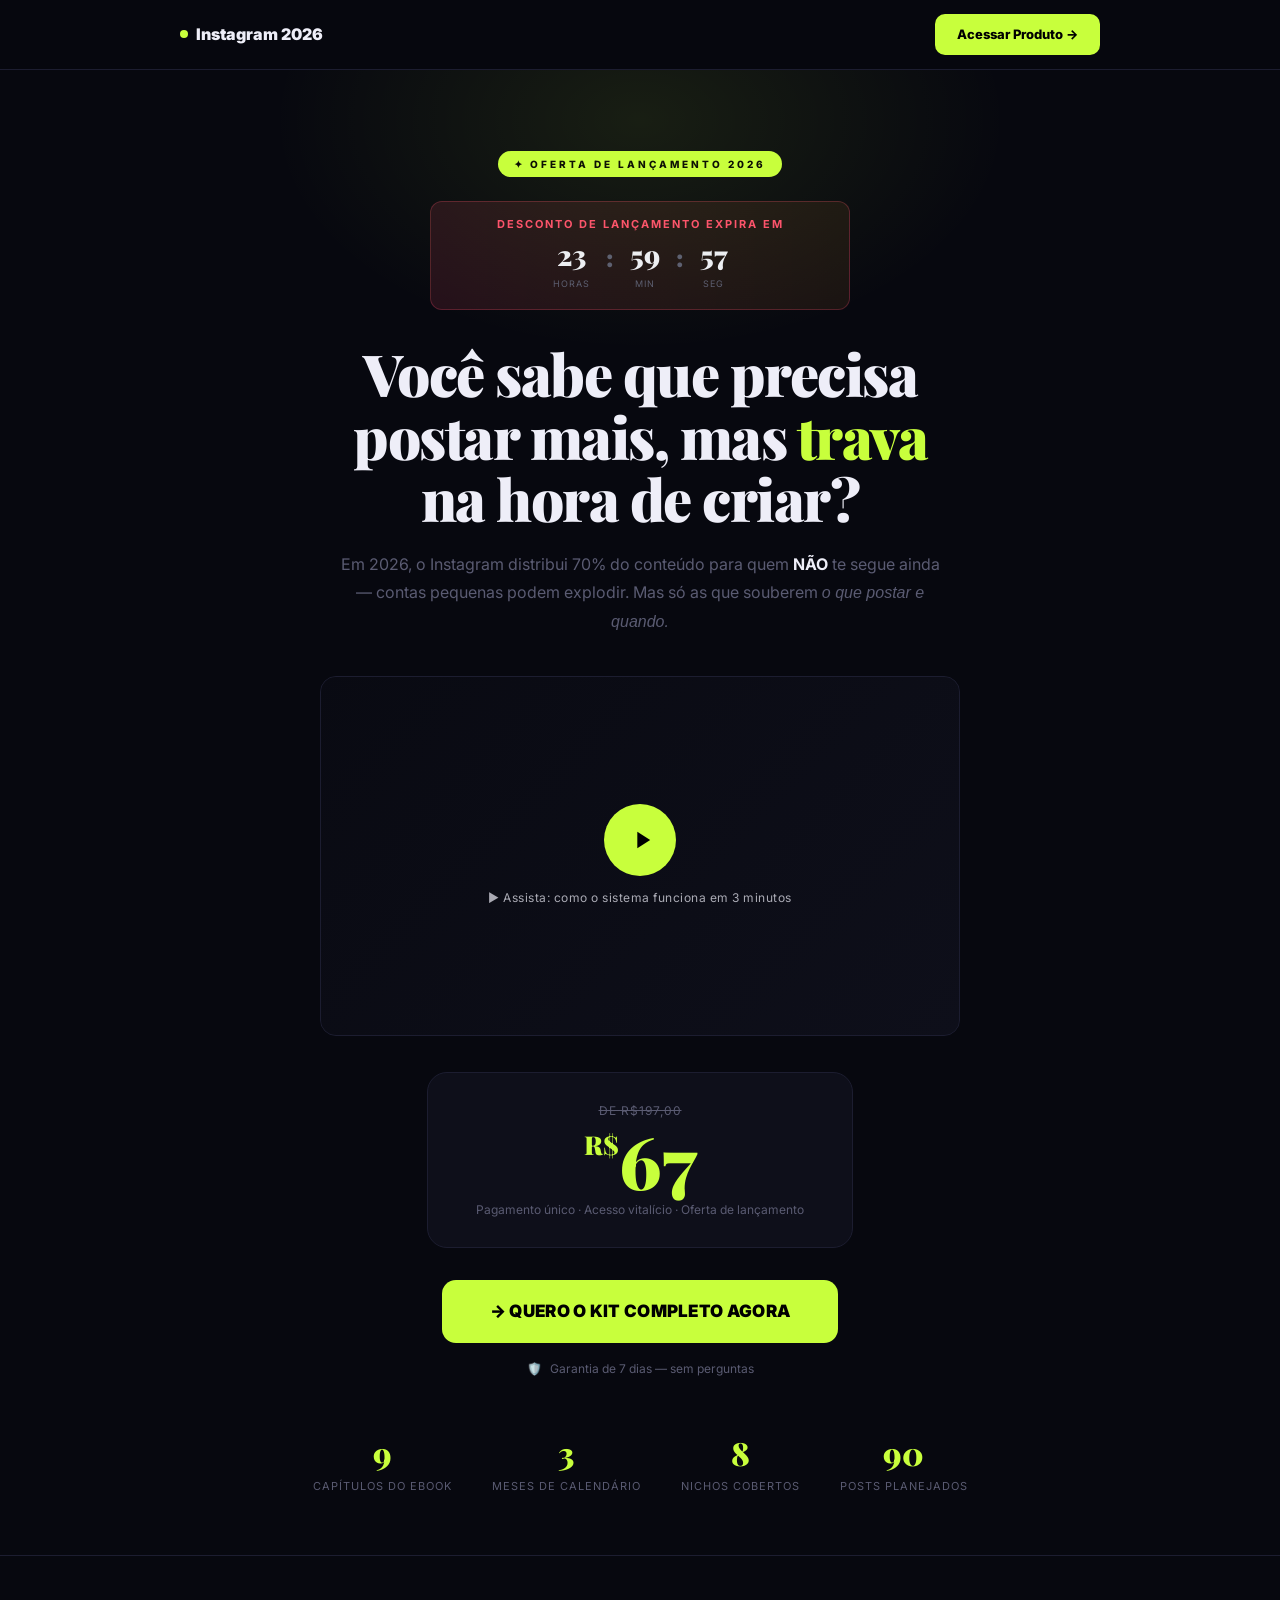
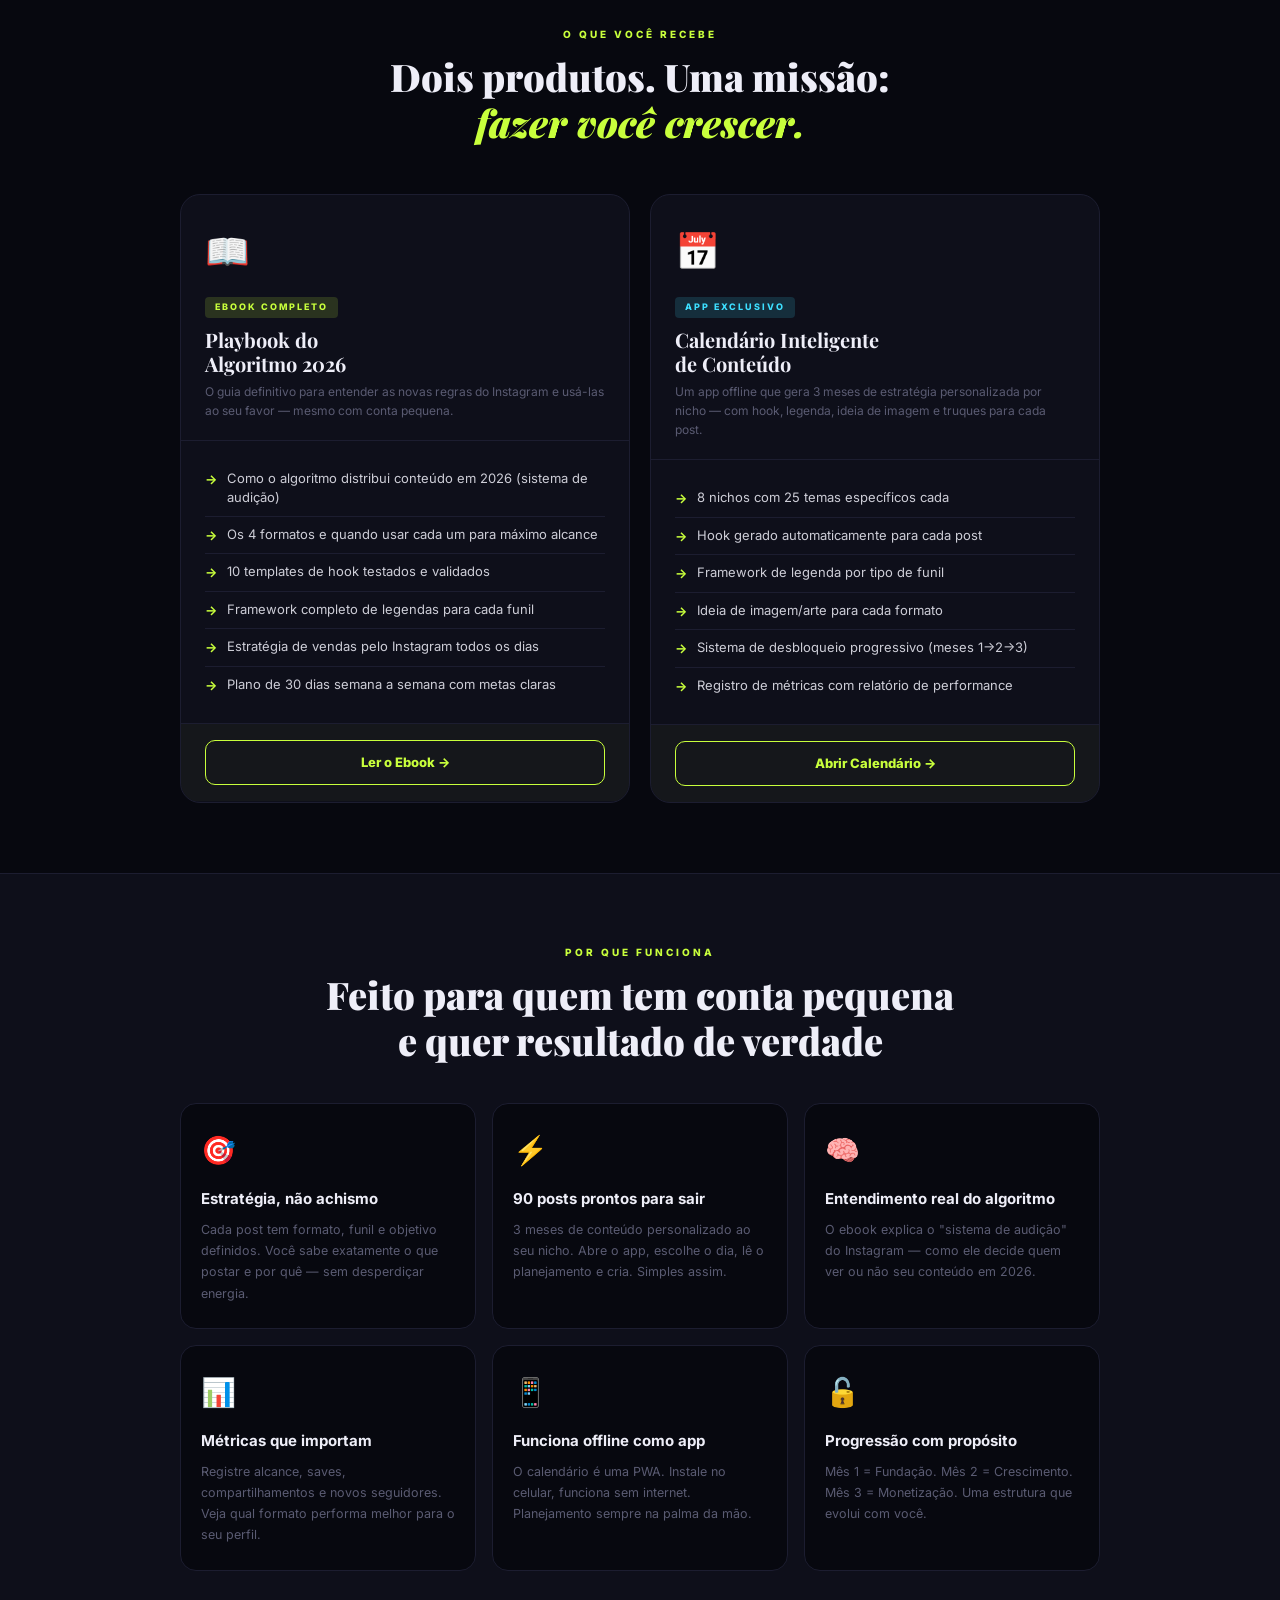
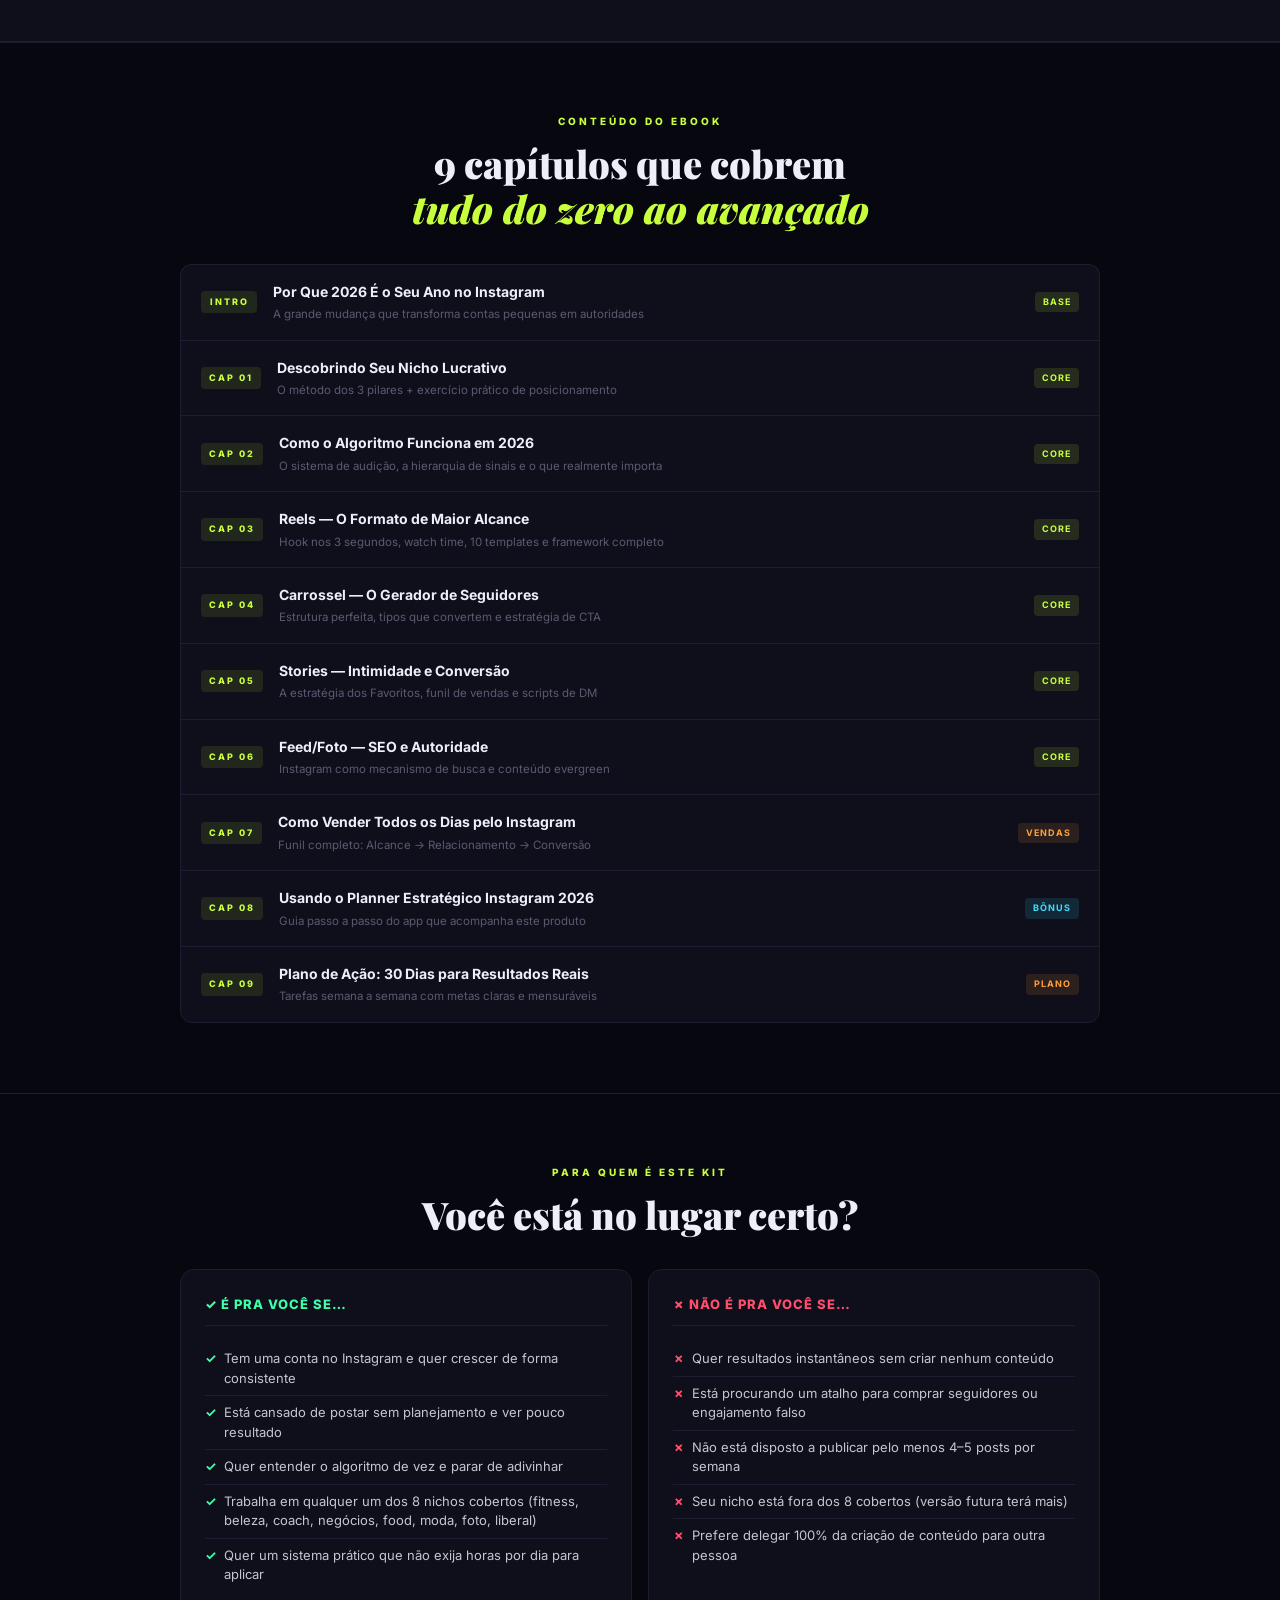
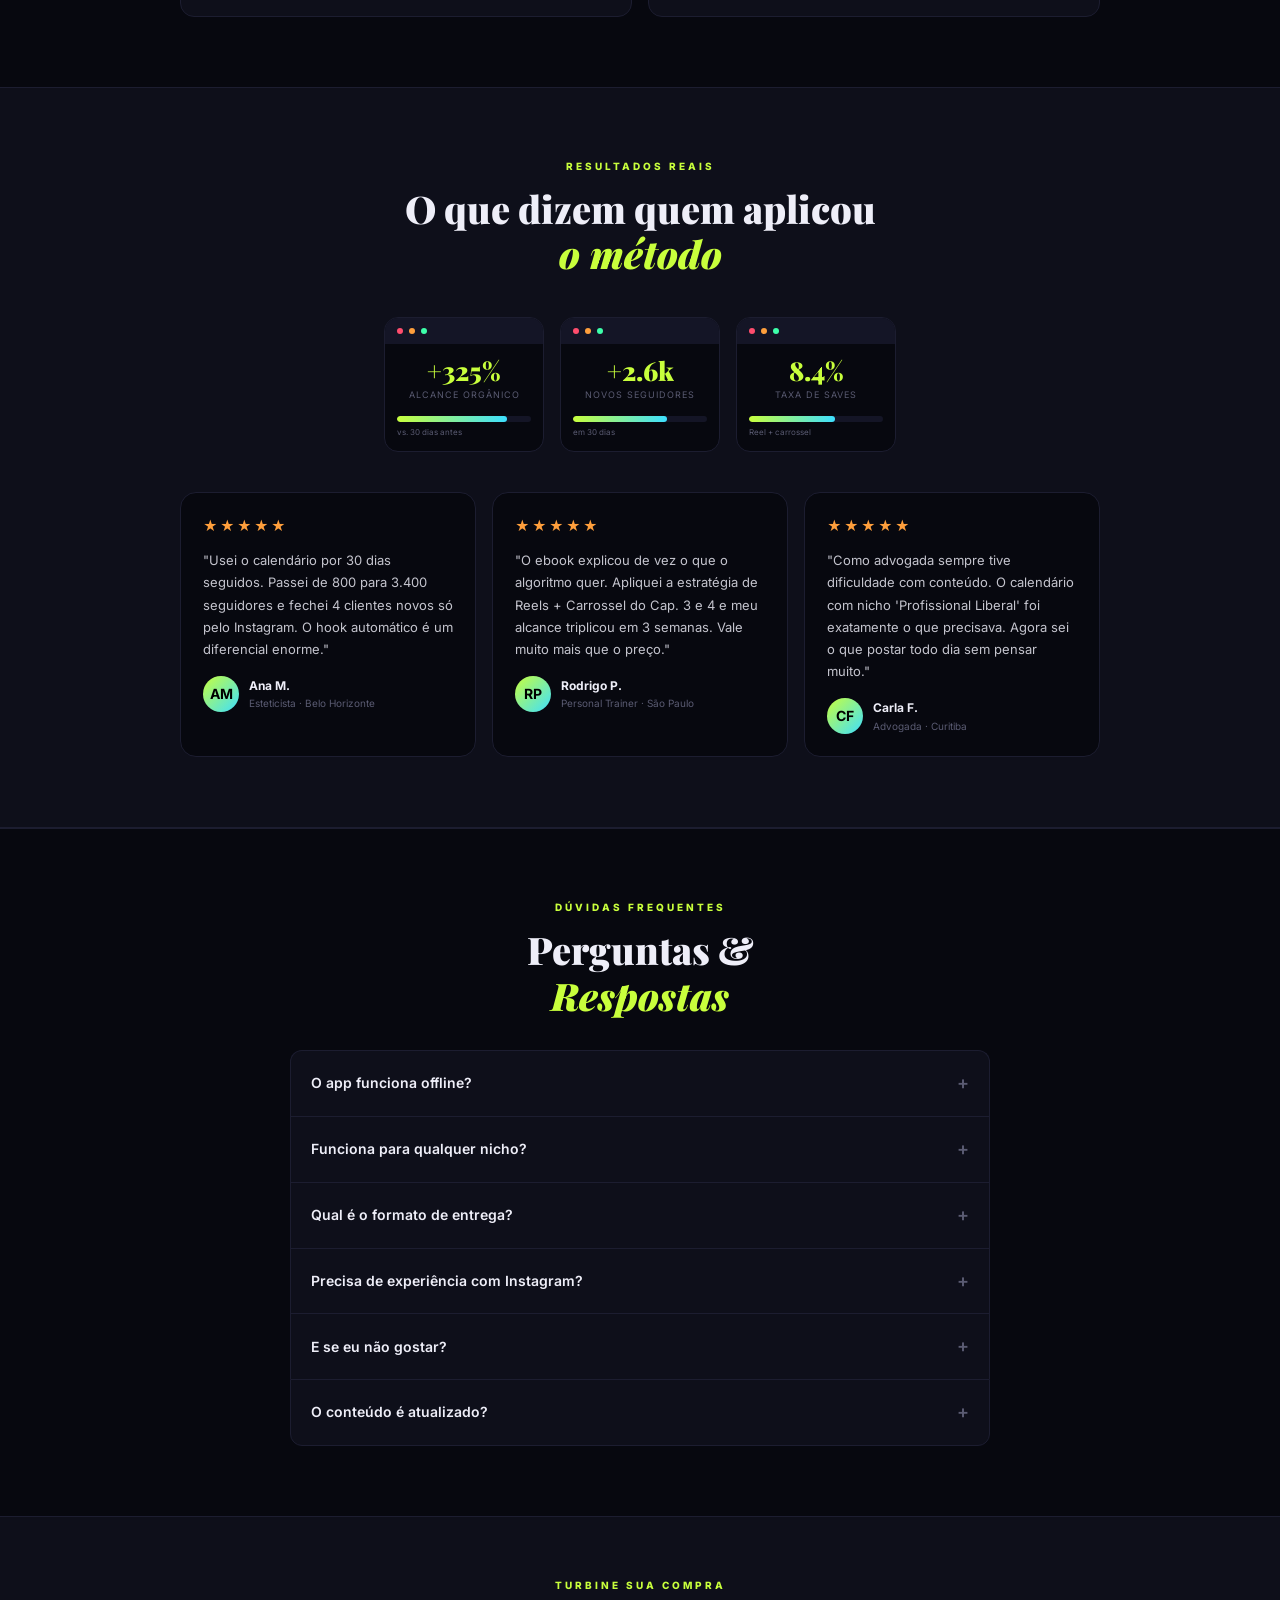
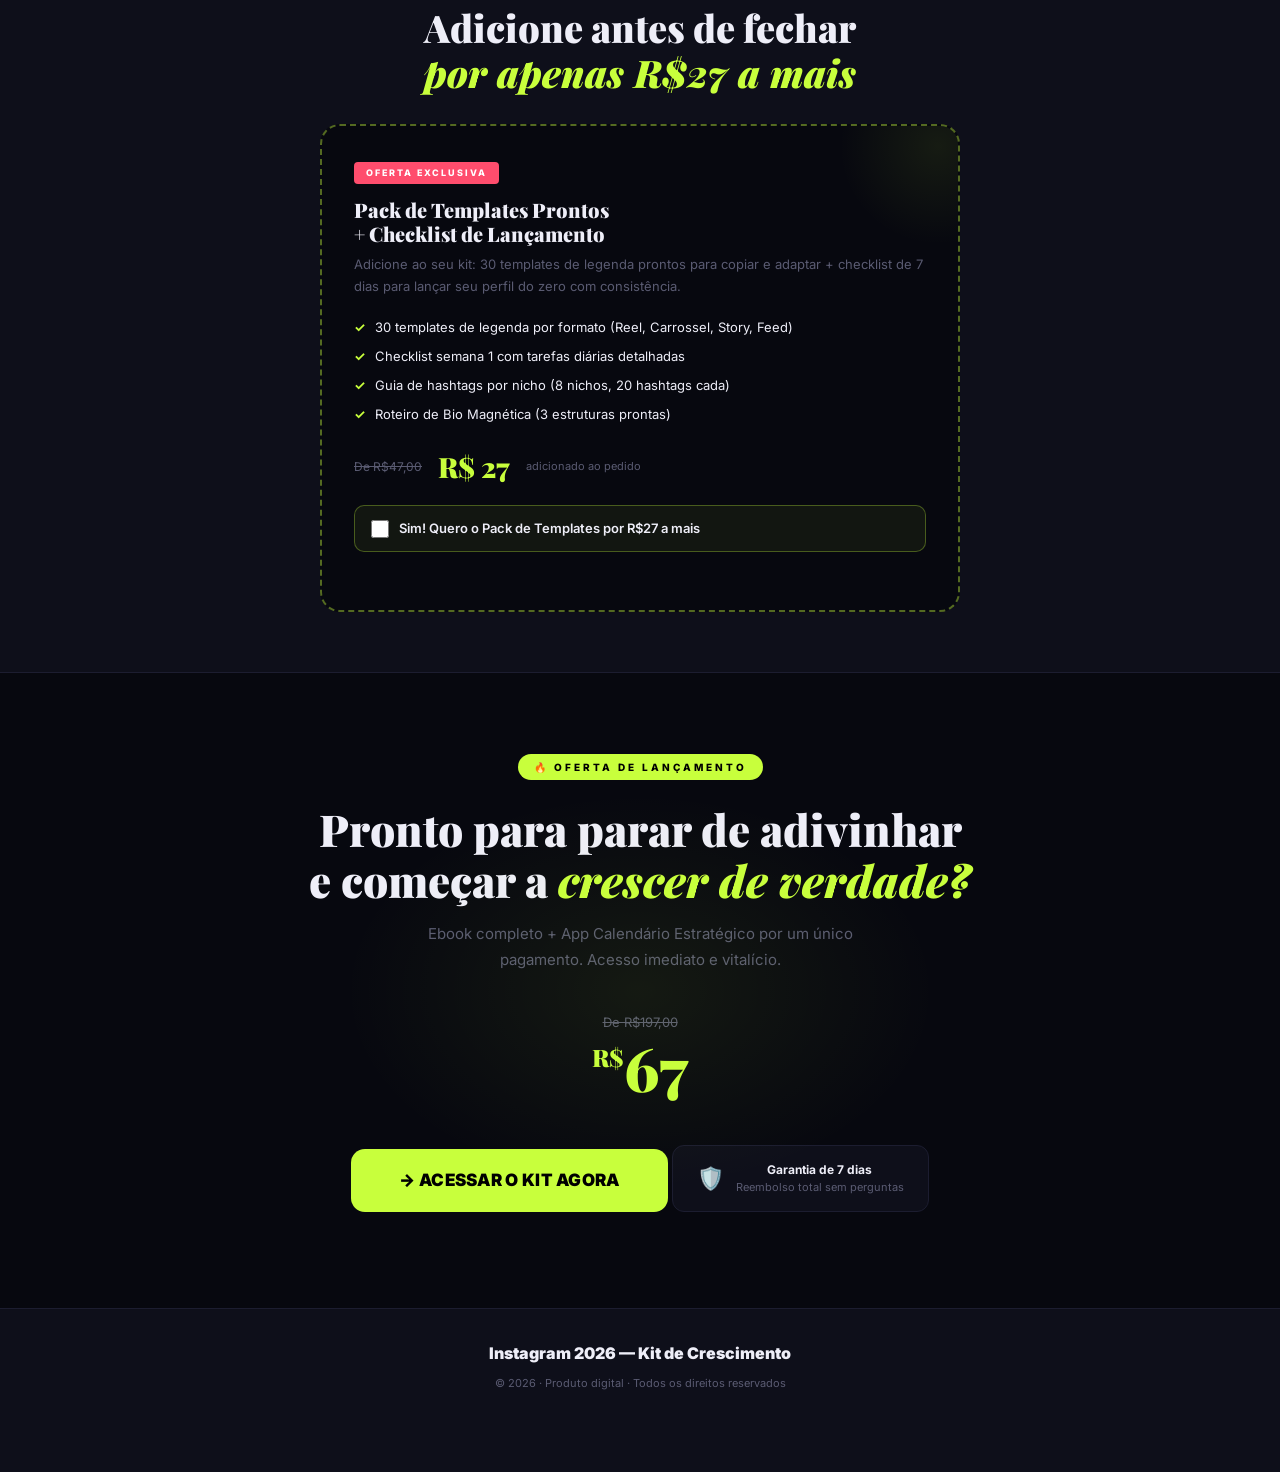
==== commit 5cdf9996: "Otimizar landing page para tráfego pago (funil low ticket R$67) - Atualiza preço de R$27 → R$67 (col" ====
--- a/landing.html
+++ b/landing.html
@@ -8,6 +8,17 @@
 <meta name="theme-color" content="#07080F">
 <link rel="preconnect" href="https://fonts.googleapis.com">
 <link href="https://fonts.googleapis.com/css2?family=Inter:wght@400;500;600;700;800;900&family=Playfair+Display:wght@700;900&display=swap" rel="stylesheet">
+<!-- TODO: substituir pelo seu Pixel ID real no Meta Events Manager -->
+<script>
+!function(f,b,e,v,n,t,s){if(f.fbq)return;n=f.fbq=function(){n.callMethod?
+n.callMethod.apply(n,arguments):n.queue.push(arguments)};if(!f._fbq)f._fbq=n;
+n.push=n;n.loaded=!0;n.version='2.0';n.queue=[];t=b.createElement(e);t.async=!0;
+t.src=v;s=b.getElementsByTagName(e)[0];s.parentNode.insertBefore(t,s)}(window,
+document,'script','https://connect.facebook.net/en_US/fbevents.js');
+fbq('init', 'SEU_PIXEL_ID_AQUI');
+fbq('track', 'PageView');
+</script>
+<noscript><img height="1" width="1" style="display:none" src="https://www.facebook.com/tr?id=SEU_PIXEL_ID_AQUI&ev=PageView&noscript=1"/></noscript>
 <style>
 *,*::before,*::after{box-sizing:border-box;margin:0;padding:0}
 :root{
@@ -147,8 +158,65 @@
 .guarantee-box{display:inline-flex;align-items:center;gap:12px;background:var(--surface);border:1px solid var(--border);border-radius:12px;padding:14px 24px;margin-top:24px;font-size:13px;color:var(--muted)}
 .guarantee-icon{font-size:22px}
 
+/* ── COUNTDOWN ── */
+.countdown-bar{background:linear-gradient(90deg,rgba(255,77,109,.12),rgba(255,159,60,.08));border:1px solid rgba(255,77,109,.25);border-radius:12px;padding:14px 20px;text-align:center;margin-bottom:32px;max-width:420px;margin-left:auto;margin-right:auto}
+.countdown-label{font-size:11px;font-weight:700;letter-spacing:2px;text-transform:uppercase;color:var(--accent2);margin-bottom:8px}
+.countdown-digits{display:flex;justify-content:center;gap:16px}
+.cd-unit{text-align:center}
+.cd-num{font-family:'Playfair Display',serif;font-size:28px;font-weight:900;color:var(--text);line-height:1;display:block}
+.cd-label{font-size:9px;color:var(--muted);letter-spacing:1px;text-transform:uppercase}
+.cd-sep{font-size:24px;font-weight:900;color:var(--muted);line-height:1.2;padding-top:4px}
+
+/* ── VSL ── */
+.vsl-block{max-width:640px;margin:0 auto 36px;border-radius:16px;overflow:hidden;border:1px solid var(--border);background:var(--surface);position:relative;aspect-ratio:16/9;cursor:pointer}
+.vsl-thumb{width:100%;height:100%;object-fit:cover;display:block}
+.vsl-overlay{position:absolute;inset:0;display:flex;flex-direction:column;align-items:center;justify-content:center;background:linear-gradient(135deg,rgba(7,8,15,.7),rgba(14,15,26,.5));gap:12px}
+.vsl-play{width:72px;height:72px;background:var(--accent);border-radius:50%;display:flex;align-items:center;justify-content:center;transition:all .2s}
+.vsl-play svg{width:28px;height:28px;fill:#000;margin-left:4px}
+.vsl-overlay:hover .vsl-play{transform:scale(1.08);box-shadow:0 0 40px rgba(200,255,60,.5)}
+.vsl-caption{font-size:12px;color:rgba(238,238,248,.7);letter-spacing:.5px}
+
+/* ── ORDER BUMP ── */
+.order-bump{padding:60px 0;background:var(--surface);border-top:1px solid var(--border);border-bottom:1px solid var(--border)}
+.order-bump-box{max-width:640px;margin:0 auto;background:var(--bg);border:2px dashed rgba(200,255,60,.4);border-radius:20px;padding:32px;position:relative;overflow:hidden}
+.order-bump-box::before{content:'';position:absolute;top:-80px;right:-80px;width:200px;height:200px;background:radial-gradient(circle,rgba(200,255,60,.08),transparent 70%);pointer-events:none}
+.ob-badge{display:inline-block;background:var(--accent2);color:#fff;font-size:9px;font-weight:800;letter-spacing:2px;text-transform:uppercase;padding:4px 12px;border-radius:4px;margin-bottom:14px}
+.ob-title{font-family:'Playfair Display',serif;font-size:20px;font-weight:900;margin-bottom:8px;line-height:1.2}
+.ob-desc{font-size:13px;color:var(--muted);margin-bottom:20px;line-height:1.65}
+.ob-items{display:flex;flex-direction:column;gap:8px;margin-bottom:20px}
+.ob-item{display:flex;align-items:center;gap:10px;font-size:13px}
+.ob-item::before{content:'✓';color:var(--accent);font-weight:700;flex-shrink:0}
+.ob-price-row{display:flex;align-items:center;gap:16px;flex-wrap:wrap}
+.ob-price-old{font-size:12px;color:var(--muted);text-decoration:line-through}
+.ob-price-new{font-family:'Playfair Display',serif;font-size:28px;font-weight:900;color:var(--accent)}
+.ob-checkbox{display:flex;align-items:center;gap:10px;background:rgba(200,255,60,.06);border:1.5px solid rgba(200,255,60,.3);border-radius:10px;padding:12px 16px;cursor:pointer;user-select:none;margin-top:16px;transition:all .2s}
+.ob-checkbox:hover{background:rgba(200,255,60,.1)}
+.ob-checkbox input{width:18px;height:18px;accent-color:var(--accent);cursor:pointer;flex-shrink:0}
+.ob-checkbox-text{font-size:13px;font-weight:600}
+
+/* ── PROOF MOCKUPS ── */
+.proof-mockups{display:flex;justify-content:center;gap:16px;margin-top:40px;flex-wrap:wrap}
+.mockup-card{background:var(--bg);border:1px solid var(--border);border-radius:14px;overflow:hidden;width:160px;flex-shrink:0}
+.mockup-header{background:var(--surface2);padding:10px 12px;display:flex;align-items:center;gap:6px}
+.mockup-dot{width:6px;height:6px;border-radius:50%}
+.mockup-stat-block{padding:14px 12px;text-align:center}
+.mockup-stat-big{font-family:'Playfair Display',serif;font-size:26px;font-weight:900;color:var(--accent);line-height:1}
+.mockup-stat-label{font-size:9px;color:var(--muted);text-transform:uppercase;letter-spacing:1px;margin-top:4px}
+.mockup-bar-row{padding:0 12px 12px}
+.mockup-bar-bg{background:var(--surface2);border-radius:4px;height:6px;margin-bottom:4px;overflow:hidden}
+.mockup-bar-fill{height:100%;border-radius:4px;background:linear-gradient(90deg,var(--accent),var(--accent3))}
+.mockup-bar-label{font-size:8px;color:var(--muted)}
+
+/* ── FLOATING CTA (mobile) ── */
+.float-cta{display:none;position:fixed;bottom:0;left:0;right:0;z-index:999;padding:12px 16px;background:linear-gradient(0deg,var(--bg) 0%,rgba(7,8,15,.96) 100%);border-top:1px solid var(--border);backdrop-filter:blur(8px)}
+.float-cta-inner{display:flex;align-items:center;justify-content:space-between;gap:12px;max-width:480px;margin:0 auto}
+.float-cta-price{line-height:1.2}
+.float-cta-price-main{font-family:'Playfair Display',serif;font-size:22px;font-weight:900;color:var(--accent)}
+.float-cta-price-sub{font-size:9px;color:var(--muted);text-transform:uppercase;letter-spacing:1px}
+.float-cta-btn{background:var(--accent);color:#000;font-weight:900;font-size:14px;padding:13px 24px;border-radius:12px;text-decoration:none;white-space:nowrap;flex-shrink:0}
+
 /* ── FOOTER ── */
-footer{background:var(--surface);border-top:1px solid var(--border);padding:32px 0;text-align:center}
+footer{background:var(--surface);border-top:1px solid var(--border);padding:32px 0 80px;text-align:center}
 .footer-logo{font-weight:900;font-size:16px;margin-bottom:8px}
 .footer-copy{font-size:11px;color:var(--muted)}
 
@@ -158,6 +226,8 @@
   .hero-stats{gap:24px}
   .price-main{font-size:48px}
   nav .nav-cta{display:none}
+  .float-cta{display:block}
+  .mockup-card{width:140px}
 }
 @media(max-width:480px){
   .chapter-item{flex-wrap:wrap;gap:8px}
@@ -184,16 +254,39 @@
     <div class="hero-badge">
       <span class="badge">✦ Oferta de Lançamento 2026</span>
     </div>
+
+    <div class="countdown-bar">
+      <div class="countdown-label">Desconto de lançamento expira em</div>
+      <div class="countdown-digits">
+        <div class="cd-unit"><span class="cd-num" id="cd-h">23</span><span class="cd-label">horas</span></div>
+        <div class="cd-sep">:</div>
+        <div class="cd-unit"><span class="cd-num" id="cd-m">59</span><span class="cd-label">min</span></div>
+        <div class="cd-sep">:</div>
+        <div class="cd-unit"><span class="cd-num" id="cd-s">59</span><span class="cd-label">seg</span></div>
+      </div>
+    </div>
+
     <h1 class="hero-title">
-      Cresça no Instagram<br>com o <em>Sistema Completo</em><br>de Conteúdo 2026
+      Você sabe que precisa<br>postar mais, mas <em>trava</em><br>na hora de criar?
     </h1>
     <p class="hero-sub">
-      Ebook + App Calendário Estratégico: tudo que você precisa para sair do 0, crescer organicamente e vender todos os dias — independente do tamanho da sua conta.
+      Em 2026, o Instagram distribui 70% do conteúdo para quem <strong style="color:var(--text)">NÃO</strong> te segue ainda — contas pequenas podem explodir. Mas só as que souberem <em>o que postar e quando.</em>
     </p>
+
+    <!-- VSL placeholder -->
+    <div class="vsl-block" onclick="this.innerHTML='<iframe width=\'100%\' height=\'100%\' src=\'https://www.youtube.com/embed/SEU_VIDEO_ID?autoplay=1\' frameborder=\'0\' allow=\'autoplay;fullscreen\' style=\'position:absolute;inset:0;width:100%;height:100%\'></iframe>';this.style.cursor='default'">
+      <div class="vsl-overlay">
+        <div class="vsl-play">
+          <svg viewBox="0 0 24 24"><path d="M8 5v14l11-7z"/></svg>
+        </div>
+        <span class="vsl-caption">▶ Assista: como o sistema funciona em 3 minutos</span>
+      </div>
+    </div>
+
     <div class="hero-price-box">
       <div class="price-from">De R$197,00</div>
-      <div class="price-main"><span>R$</span>27</div>
-      <div class="price-desc">Pagamento único · Acesso vitalício</div>
+      <div class="price-main"><span>R$</span>67</div>
+      <div class="price-desc">Pagamento único · Acesso vitalício · Oferta de lançamento</div>
     </div>
     <br>
     <a href="produto/index.html" class="btn-hero">→ QUERO O KIT COMPLETO AGORA</a>
@@ -452,6 +545,55 @@
       <div class="section-label">Resultados reais</div>
       <h2 class="section-title">O que dizem quem aplicou<br><em class="accent">o método</em></h2>
     </div>
+    <!-- Mockup result cards -->
+    <div class="proof-mockups">
+      <div class="mockup-card">
+        <div class="mockup-header">
+          <div class="mockup-dot" style="background:#FF4D6D"></div>
+          <div class="mockup-dot" style="background:#FF9F3C"></div>
+          <div class="mockup-dot" style="background:#3DFFAA"></div>
+        </div>
+        <div class="mockup-stat-block">
+          <div class="mockup-stat-big">+325%</div>
+          <div class="mockup-stat-label">Alcance orgânico</div>
+        </div>
+        <div class="mockup-bar-row">
+          <div class="mockup-bar-bg"><div class="mockup-bar-fill" style="width:82%"></div></div>
+          <div class="mockup-bar-label">vs. 30 dias antes</div>
+        </div>
+      </div>
+      <div class="mockup-card">
+        <div class="mockup-header">
+          <div class="mockup-dot" style="background:#FF4D6D"></div>
+          <div class="mockup-dot" style="background:#FF9F3C"></div>
+          <div class="mockup-dot" style="background:#3DFFAA"></div>
+        </div>
+        <div class="mockup-stat-block">
+          <div class="mockup-stat-big">+2.6k</div>
+          <div class="mockup-stat-label">Novos seguidores</div>
+        </div>
+        <div class="mockup-bar-row">
+          <div class="mockup-bar-bg"><div class="mockup-bar-fill" style="width:70%"></div></div>
+          <div class="mockup-bar-label">em 30 dias</div>
+        </div>
+      </div>
+      <div class="mockup-card">
+        <div class="mockup-header">
+          <div class="mockup-dot" style="background:#FF4D6D"></div>
+          <div class="mockup-dot" style="background:#FF9F3C"></div>
+          <div class="mockup-dot" style="background:#3DFFAA"></div>
+        </div>
+        <div class="mockup-stat-block">
+          <div class="mockup-stat-big">8.4%</div>
+          <div class="mockup-stat-label">Taxa de saves</div>
+        </div>
+        <div class="mockup-bar-row">
+          <div class="mockup-bar-bg"><div class="mockup-bar-fill" style="width:64%"></div></div>
+          <div class="mockup-bar-label">Reel + carrossel</div>
+        </div>
+      </div>
+    </div>
+
     <div class="testimonials">
       <div class="testimonial">
         <div class="t-stars">★★★★★</div>
@@ -526,6 +668,37 @@
   </div>
 </section>
 
+<!-- ORDER BUMP -->
+<section class="order-bump">
+  <div class="container">
+    <div style="text-align:center;margin-bottom:28px">
+      <div class="section-label">Turbine sua compra</div>
+      <h2 class="section-title">Adicione antes de fechar<br><em class="accent">por apenas R$27 a mais</em></h2>
+    </div>
+    <div class="order-bump-box">
+      <div class="ob-badge">Oferta Exclusiva</div>
+      <div class="ob-title">Pack de Templates Prontos<br>+ Checklist de Lançamento</div>
+      <div class="ob-desc">Adicione ao seu kit: 30 templates de legenda prontos para copiar e adaptar + checklist de 7 dias para lançar seu perfil do zero com consistência.</div>
+      <div class="ob-items">
+        <div class="ob-item">30 templates de legenda por formato (Reel, Carrossel, Story, Feed)</div>
+        <div class="ob-item">Checklist semana 1 com tarefas diárias detalhadas</div>
+        <div class="ob-item">Guia de hashtags por nicho (8 nichos, 20 hashtags cada)</div>
+        <div class="ob-item">Roteiro de Bio Magnética (3 estruturas prontas)</div>
+      </div>
+      <div class="ob-price-row">
+        <span class="ob-price-old">De R$47,00</span>
+        <span class="ob-price-new">R$ 27</span>
+        <span style="font-size:11px;color:var(--muted)">adicionado ao pedido</span>
+      </div>
+      <label class="ob-checkbox">
+        <input type="checkbox" id="ob-check" onchange="document.getElementById('ob-status').textContent=this.checked?'✓ Pack adicionado ao seu pedido!':''">
+        <span class="ob-checkbox-text">Sim! Quero o Pack de Templates por R$27 a mais</span>
+      </label>
+      <div id="ob-status" style="font-size:12px;color:var(--accent);margin-top:8px;font-weight:700;min-height:18px"></div>
+    </div>
+  </div>
+</section>
+
 <!-- FINAL CTA -->
 <section class="final-cta">
   <div class="container">
@@ -534,7 +707,7 @@
     <p class="final-cta-sub">Ebook completo + App Calendário Estratégico por um único pagamento. Acesso imediato e vitalício.</p>
     <div>
       <div style="font-size:13px;color:var(--muted);margin-bottom:4px;text-decoration:line-through">De R$197,00</div>
-      <div style="font-family:'Playfair Display',serif;font-size:clamp(40px,7vw,60px);font-weight:900;color:var(--accent);line-height:1;margin-bottom:24px"><span style="font-size:24px;vertical-align:top;margin-top:8px;display:inline-block">R$</span>27</div>
+      <div style="font-family:'Playfair Display',serif;font-size:clamp(40px,7vw,60px);font-weight:900;color:var(--accent);line-height:1;margin-bottom:24px"><span style="font-size:24px;vertical-align:top;margin-top:8px;display:inline-block">R$</span>67</div>
     </div>
     <a href="produto/index.html" class="btn-hero" style="display:inline-block">→ ACESSAR O KIT AGORA</a>
     <div class="guarantee-box">
@@ -554,12 +727,60 @@
   </div>
 </footer>
 
+<!-- FLOATING MOBILE CTA -->
+<div class="float-cta" id="float-cta">
+  <div class="float-cta-inner">
+    <div class="float-cta-price">
+      <div class="float-cta-price-main">R$67</div>
+      <div class="float-cta-price-sub">Pagamento único</div>
+    </div>
+    <a href="produto/index.html" class="float-cta-btn">GARANTIR AGORA →</a>
+  </div>
+</div>
+
 <script>
 function toggleFaq(el){
   const wasOpen = el.classList.contains('open');
   document.querySelectorAll('.faq-item').forEach(i=>i.classList.remove('open'));
   if(!wasOpen) el.classList.add('open');
 }
+
+/* Countdown timer — persists via localStorage so it doesn't reset on refresh */
+(function(){
+  var KEY='igkit_deadline';
+  var stored=localStorage.getItem(KEY);
+  var deadline;
+  if(stored){
+    deadline=parseInt(stored,10);
+  } else {
+    deadline=Date.now()+24*60*60*1000;
+    localStorage.setItem(KEY,deadline);
+  }
+  function tick(){
+    var diff=deadline-Date.now();
+    if(diff<=0){diff=0;}
+    var h=Math.floor(diff/3600000);
+    var m=Math.floor((diff%3600000)/60000);
+    var s=Math.floor((diff%60000)/1000);
+    document.getElementById('cd-h').textContent=String(h).padStart(2,'0');
+    document.getElementById('cd-m').textContent=String(m).padStart(2,'0');
+    document.getElementById('cd-s').textContent=String(s).padStart(2,'0');
+    if(diff>0) requestAnimationFrame(tick);
+  }
+  tick();
+})();
+
+/* Hide float CTA while hero CTA is visible */
+(function(){
+  var heroCta=document.querySelector('.hero .btn-hero');
+  var floatEl=document.getElementById('float-cta');
+  if(!heroCta||!floatEl) return;
+  var obs=new IntersectionObserver(function(e){
+    floatEl.style.opacity=e[0].isIntersecting?'0':'1';
+    floatEl.style.pointerEvents=e[0].isIntersecting?'none':'auto';
+  },{threshold:0.1});
+  obs.observe(heroCta);
+})();
 </script>
 </body>
 </html>
